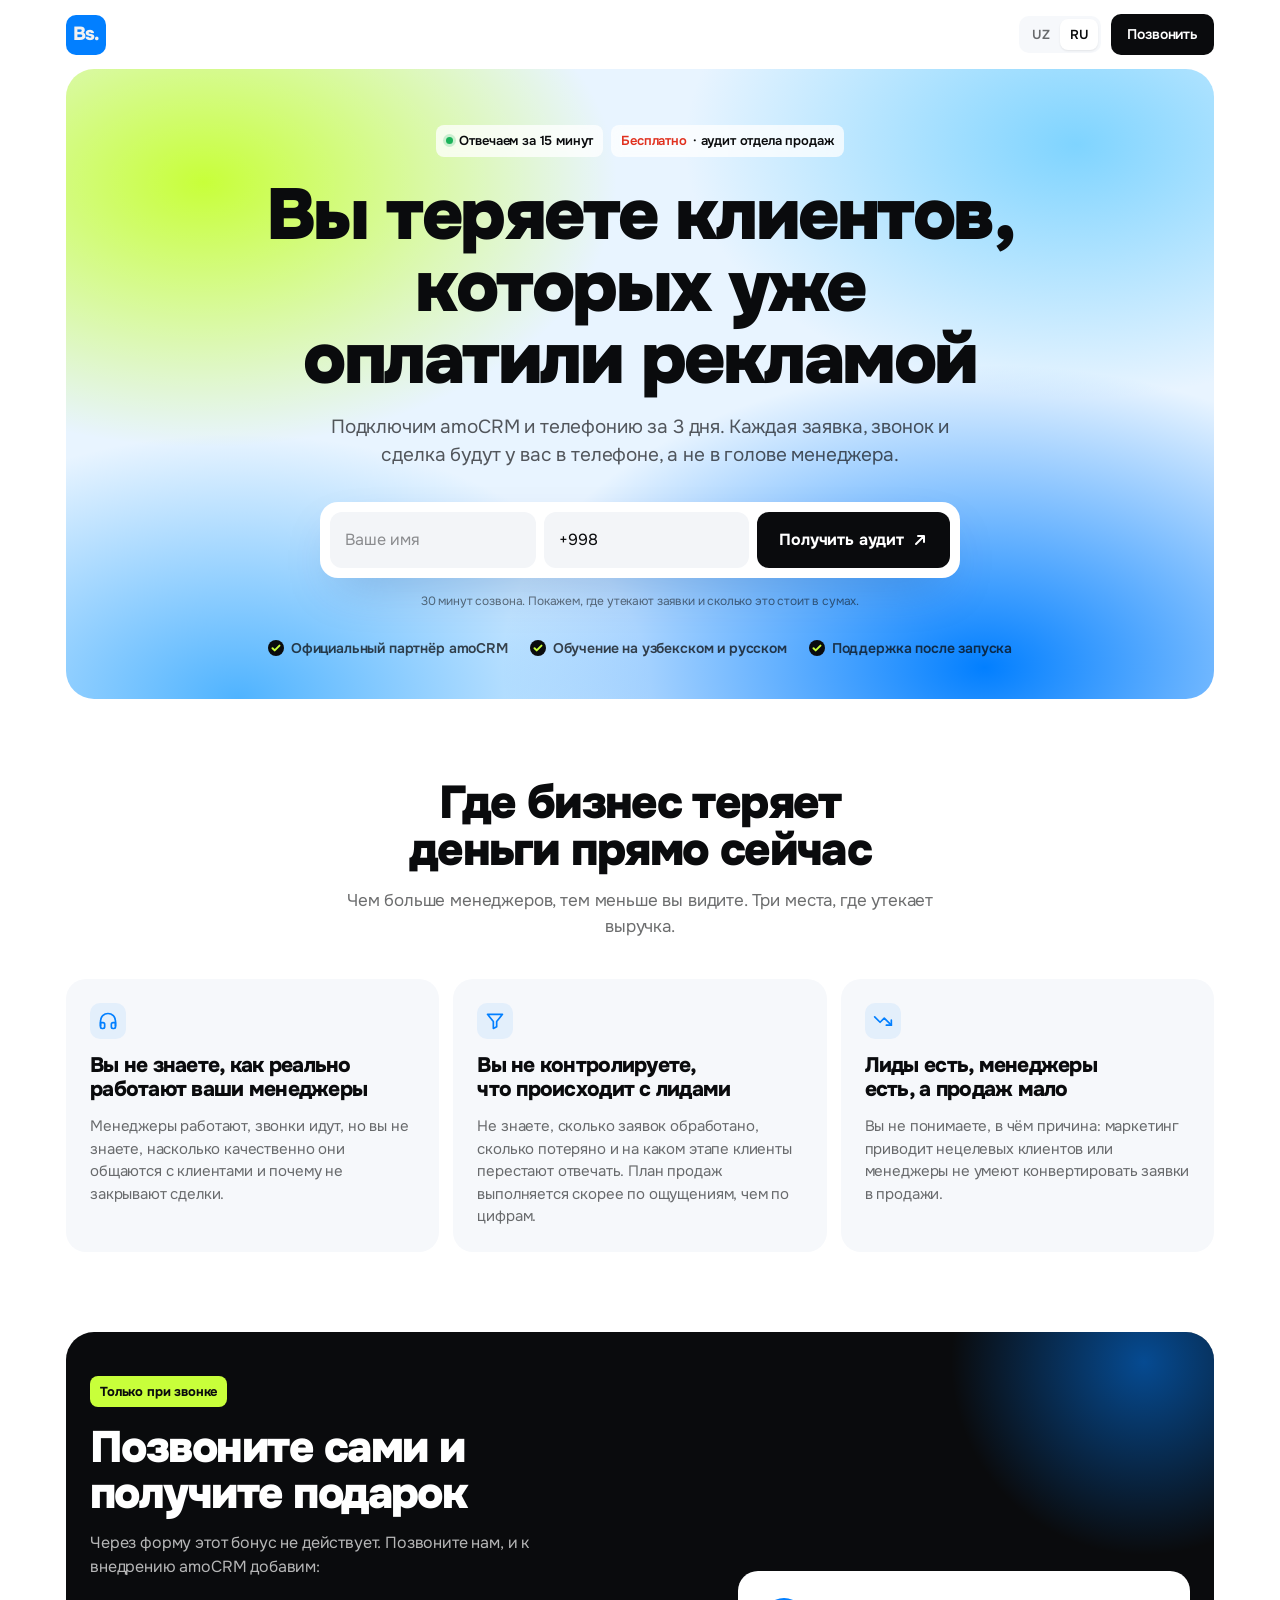
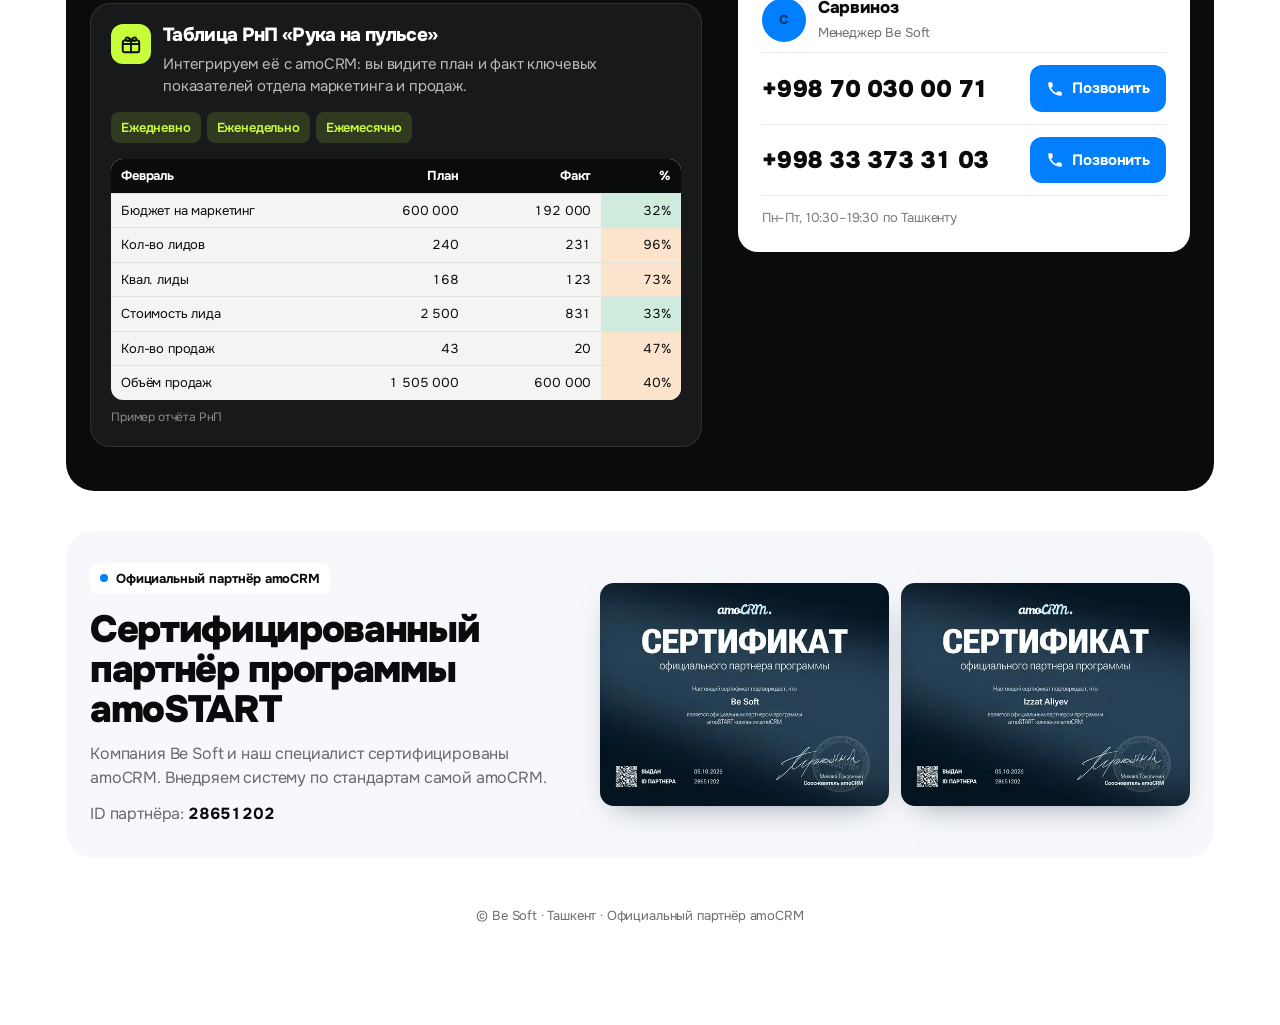
==== index.html @ 45c16651 "Update index.html" ====
<!doctype html>
<html lang="ru">
<head>
<meta charset="utf-8">
<meta name="viewport" content="width=device-width,initial-scale=1,viewport-fit=cover">
<title>Be Soft — amoCRM и телефония для бизнеса в Ташкенте</title>
<meta name="description" content="Подключим amoCRM и телефонию за 3 дня. Бесплатный аудит отдела продаж.">
<link rel="icon" href="data:image/svg+xml,%3Csvg xmlns='http://www.w3.org/2000/svg' viewBox='0 0 64 64'%3E%3Crect width='64' height='64' rx='14' fill='%23027FFF'/%3E%3Ctext x='8' y='44' font-family='Arial' font-weight='900' font-size='32' fill='white'%3EBs.%3C/text%3E%3C/svg%3E">
<link rel="preconnect" href="https://fonts.googleapis.com">
<link rel="stylesheet" href="https://fonts.googleapis.com/css2?family=Onest:wght@400;500;600;700;800;900&display=swap">
<style>
/* Layout: careerspace-style — white page, one big rounded hero card with a blue/lime mesh and the form inside it; 3 tinted cards; dark call band. Centered, short, one action. */
:root{
  --bg:#FFFFFF; --soft:#F6F8FB; --ink:#0A0B0D; --muted:rgba(10,11,13,.6); --line:rgba(10,11,13,.08);
  --blue:#027FFF; --blue-soft:rgba(2,127,255,.08); --lime:#C8FF3A; --coral:#FF4D3D; --card:#FFFFFF;
  --dark:#0A0B0D; --on-dark:#FFFFFF;
  --sans:"Onest","Helvetica Neue",Arial,sans-serif;
}
@media (prefers-color-scheme: dark){:root:not([data-theme="light"]){
  --bg:#0B0C0F; --soft:#14161B; --ink:#F2F3F5; --muted:rgba(242,243,245,.62); --line:rgba(255,255,255,.09);
  --blue:#2B93FF; --blue-soft:rgba(43,147,255,.12); --card:#14161B; --dark:#16181D; color-scheme:dark}}
:root[data-theme="dark"]{
  --bg:#0B0C0F; --soft:#14161B; --ink:#F2F3F5; --muted:rgba(242,243,245,.62); --line:rgba(255,255,255,.09);
  --blue:#2B93FF; --blue-soft:rgba(43,147,255,.12); --card:#14161B; --dark:#16181D; color-scheme:dark}

*{box-sizing:border-box}
body{background:var(--bg);color:var(--ink);font-family:var(--sans);font-size:16px;line-height:1.5;-webkit-font-smoothing:antialiased;letter-spacing:-.01em}
.wrap{max-width:1180px;margin:0 auto;padding-left:max(16px,env(safe-area-inset-left,0px));padding-right:max(16px,env(safe-area-inset-right,0px))}
h1,h2,h3{margin:0;text-wrap:balance;letter-spacing:-.035em}
p{margin:0}
:focus-visible{outline:2px solid var(--blue);outline-offset:2px}

/* header */
.top{display:flex;align-items:center;justify-content:space-between;gap:12px;padding-block:14px}
.logo{text-decoration:none}.mark{width:40px;height:40px;border-radius:10px;background:#027FFF;color:#F2F1F1;font-weight:800;font-size:19px;letter-spacing:-.05em;display:flex;align-items:center;justify-content:center;line-height:1}.mark i{font-style:normal}
.top-r{display:flex;align-items:center;gap:10px}
.lang{display:flex;background:var(--soft);border-radius:10px;padding:3px}
.lang button{all:unset;cursor:pointer;font-size:13px;font-weight:600;padding:6px 10px;border-radius:8px;color:var(--muted)}
.lang button[aria-pressed="true"]{background:var(--card);color:var(--ink);box-shadow:0 1px 2px rgba(0,0,0,.08)}
.top-cta{all:unset;cursor:pointer;background:var(--ink);color:var(--bg);font-weight:600;font-size:14px;padding:10px 16px;border-radius:10px}

/* hero card */
.hero{position:relative;overflow:hidden;border-radius:28px;padding-block:56px 40px;padding-inline:20px;text-align:center;color:#0A0B0D;
  background:
    radial-gradient(60% 70% at 12% 18%, #C8FF3A 0%, rgba(200,255,58,0) 60%),
    radial-gradient(55% 65% at 88% 12%, #7FD4FF 0%, rgba(127,212,255,0) 62%),
    radial-gradient(70% 80% at 80% 95%, #027FFF 0%, rgba(2,127,255,0) 60%),
    radial-gradient(60% 70% at 15% 100%, #4FB3FF 0%, rgba(79,179,255,0) 60%),
    #E8F4FF}
.badges{display:flex;justify-content:center;flex-wrap:wrap;gap:8px;margin-bottom:22px}
.badge{display:inline-flex;align-items:center;gap:6px;background:rgba(255,255,255,.75);backdrop-filter:blur(6px);border-radius:8px;padding:6px 10px;font-size:13px;font-weight:600}
.badge .hot{color:#E0301E}
.dot{width:7px;height:7px;border-radius:50%;background:#1BB35A;box-shadow:0 0 0 3px rgba(27,179,90,.2)}
.hero h1{font-size:clamp(34px,6.4vw,72px);line-height:1;font-weight:900;max-width:17ch;margin-inline:auto}
.hero .sub{margin:18px auto 0;font-size:clamp(16px,1.8vw,19px);color:rgba(10,11,13,.68);max-width:34em}

/* form inside hero */
.form{margin:32px auto 0;max-width:640px;background:#FFFFFF;border-radius:18px;padding:10px;display:grid;grid-template-columns:1fr 1fr auto;gap:8px;box-shadow:0 20px 50px -20px rgba(2,60,140,.35)}
.form input{font:inherit;font-size:16px;color:#0A0B0D;background:#F3F5F8;border:1px solid transparent;border-radius:12px;padding:15px 14px;width:100%;min-width:0}
.form input:focus{outline:none;border-color:#027FFF;background:#fff}
.form input::placeholder{color:rgba(10,11,13,.45)}
.go{all:unset;box-sizing:border-box;cursor:pointer;background:#0A0B0D;color:#fff;font-weight:700;font-size:16px;padding:15px 22px;border-radius:12px;display:inline-flex;align-items:center;justify-content:center;gap:8px;white-space:nowrap;transition:transform .15s}
.go:hover{transform:translateY(-1px)}
.go:focus-visible{outline:2px solid #027FFF;outline-offset:2px}
.go svg{width:16px;height:16px}
.size{grid-column:1/-1;display:flex;flex-wrap:wrap;align-items:center;gap:6px;padding:4px 4px 2px;font-size:13px;color:rgba(10,11,13,.6);text-align:left}
.size label{display:block}
.size input{position:absolute;opacity:0;pointer-events:none}
.size span{display:inline-block;padding:6px 10px;border-radius:8px;background:#F3F5F8;color:#0A0B0D;font-weight:600;cursor:pointer}
.size input:checked+span{background:#027FFF;color:#fff}
.size input:focus-visible+span{outline:2px solid #027FFF;outline-offset:2px}
.err{grid-column:1/-1;color:#E0301E;font-size:13px;text-align:left;padding-inline:6px}
.fine{margin-top:14px;font-size:12px;color:rgba(10,11,13,.55)}
.done{margin:32px auto 0;max-width:520px;background:#fff;border-radius:18px;padding:26px;text-align:left;box-shadow:0 20px 50px -20px rgba(2,60,140,.35)}
.done b{display:block;font-size:20px;font-weight:800;margin-bottom:6px}
.done p{color:rgba(10,11,13,.65)}

.proof{display:flex;justify-content:center;flex-wrap:wrap;gap:8px 22px;margin-top:28px;font-size:14px;font-weight:600;color:rgba(10,11,13,.75)}
.proof span{display:inline-flex;align-items:center;gap:7px}
.proof span::before{content:"";width:16px;height:16px;border-radius:50%;background:#0A0B0D url("data:image/svg+xml,%3Csvg xmlns='http://www.w3.org/2000/svg' viewBox='0 0 16 16'%3E%3Cpath d='M4.5 8.2l2.2 2.2 4.8-4.8' fill='none' stroke='%23C8FF3A' stroke-width='2' stroke-linecap='round' stroke-linejoin='round'/%3E%3C/svg%3E") center/16px no-repeat}

/* section */
.sec{padding-block:80px 24px}
.sec h2{font-size:clamp(28px,4.4vw,46px);font-weight:900;line-height:1.04;text-align:center;max-width:18ch;margin-inline:auto}
.sec .sub{text-align:center;color:var(--muted);margin:14px auto 0;max-width:36em;font-size:17px}
.cards{display:grid;grid-template-columns:repeat(3,1fr);gap:14px;margin-top:40px}
.c{background:var(--soft);border-radius:20px;padding:24px;display:flex;flex-direction:column;gap:14px;min-width:0}
.ic{width:36px;height:36px;border-radius:10px;display:grid;place-items:center;background:var(--blue-soft);color:var(--blue)}
.ic svg{width:20px;height:20px}
.was{font-size:15px;color:var(--muted);text-decoration:line-through;text-decoration-color:var(--coral);text-decoration-thickness:2px}
.c h3{font-size:21px;font-weight:800;line-height:1.15}
.c p{color:var(--muted);font-size:15px}
.c .res{margin-top:auto;padding-top:14px;border-top:1px solid var(--line);font-size:14px;font-weight:600;color:var(--ink)}
.c .res i{font-style:normal;color:var(--blue)}

/* call band */
.call{margin-block:56px 40px;background:var(--dark);color:var(--on-dark);border-radius:28px;padding:44px 24px;display:grid;grid-template-columns:1.15fr .85fr;gap:36px;align-items:center;position:relative;overflow:hidden}
.call::after{content:"";position:absolute;width:420px;height:420px;right:-140px;top:-180px;border-radius:50%;background:radial-gradient(circle,rgba(2,127,255,.55),rgba(2,127,255,0) 65%);pointer-events:none}
.call>*{position:relative;z-index:1;min-width:0}
.tag{display:inline-block;background:var(--lime);color:#0A0B0D;font-size:13px;font-weight:700;border-radius:8px;padding:6px 10px;margin-bottom:18px}
.call h2{font-size:clamp(28px,4vw,44px);font-weight:900;line-height:1.04;text-align:left;margin:0;max-width:16ch}
.call .lead{margin-top:14px;color:rgba(255,255,255,.7);font-size:16px;max-width:30em}
.gift{margin-top:24px;background:rgba(255,255,255,.06);border:1px solid rgba(255,255,255,.1);border-radius:20px;padding:20px}
.gift-h{display:flex;gap:12px;align-items:flex-start}
.gift-ic{flex:none;width:40px;height:40px;border-radius:12px;background:var(--lime);color:#0A0B0D;display:grid;place-items:center}
.gift-ic svg{width:22px;height:22px}
.gift h3{font-size:19px;font-weight:800;line-height:1.2;margin:0}
.gift p{margin-top:6px;color:rgba(255,255,255,.7);font-size:15px}
.periods{display:flex;flex-wrap:wrap;gap:6px;margin-top:14px}
.periods span{font-size:13px;font-weight:600;padding:6px 10px;border-radius:8px;background:rgba(200,255,58,.14);color:var(--lime)}
.rnp-wrap{margin-top:16px;overflow-x:auto}
.rnp{background:#F4F4F2;color:#0A0B0D;border-radius:12px;overflow:hidden;font-size:13px;font-variant-numeric:tabular-nums}
.rnp div{display:grid;grid-template-columns:1.7fr 1fr 1fr .6fr}
.rnp span{padding:7px 10px;border-top:1px solid #E2E2DE;text-align:right;white-space:nowrap}
.rnp span:first-child{text-align:left;white-space:normal}
.rnp .h span{background:#0A0B0D;color:#fff;font-weight:700;border-top:0}
.rnp .g{background:#CFEBDD}
.rnp .w{background:#FBE3CC}
.gift .rnp-cap{margin-top:8px;font-size:12px;color:rgba(255,255,255,.5)}
.box{background:#FFFFFF;color:#0A0B0D;border-radius:20px;padding:24px}
.mgr{display:flex;align-items:center;gap:12px;margin-bottom:8px}
.ava{width:44px;height:44px;border-radius:50%;background:#027FFF;color:#fff;display:grid;place-items:center;font-weight:800;font-size:20px;flex:none}
.mgr b{display:block;font-size:17px;font-weight:800}
.mgr span{font-size:13px;color:rgba(10,11,13,.6)}
.line{display:flex;align-items:center;justify-content:space-between;gap:10px;padding-block:12px;border-top:1px solid #ECEDEF;flex-wrap:wrap}
.phone{font-size:clamp(20px,2.4vw,24px);font-weight:900;letter-spacing:-.02em;font-variant-numeric:tabular-nums;user-select:all}
.dial{display:inline-flex;align-items:center;gap:8px;background:#027FFF;color:#fff;font-weight:700;font-size:15px;padding:12px 16px;border-radius:12px;text-decoration:none}
.dial svg{width:18px;height:18px}
.dial:focus-visible{outline:2px solid #0A0B0D;outline-offset:2px}
.hours{padding-top:12px;border-top:1px solid #ECEDEF;font-size:13px;color:rgba(10,11,13,.55)}

.partner{margin-block:0 40px;padding:32px 24px;border-radius:28px;background:var(--soft);display:grid;grid-template-columns:.9fr 1.1fr;gap:28px;align-items:center}
.partner>*{min-width:0}
.pbadge{display:inline-flex;align-items:center;gap:8px;background:var(--card);border-radius:8px;padding:6px 10px;font-size:13px;font-weight:700;margin-bottom:16px}
.pbadge::before{content:"";width:8px;height:8px;border-radius:50%;background:var(--blue)}
.partner h2{font-size:clamp(26px,3.4vw,38px);font-weight:900;line-height:1.05;margin:0;max-width:16ch}
.partner p{margin-top:12px;color:var(--muted);font-size:16px;max-width:32em}
.pid{font-size:14px;font-variant-numeric:tabular-nums}
.pid b{color:var(--ink)}
.certs{display:grid;grid-template-columns:1fr 1fr;gap:12px}
.certs a{display:block;border-radius:14px;overflow:hidden;box-shadow:0 12px 30px -16px rgba(10,20,40,.5);transition:transform .2s}
.certs a:hover{transform:translateY(-3px)}
.certs img{display:block;width:100%;height:auto}
@media (max-width:860px){.partner{grid-template-columns:1fr;padding:28px 20px}}

footer{padding-block:8px 100px;font-size:13px;color:var(--muted);text-align:center}

/* sticky mobile CTA */
.stick{position:fixed;left:0;right:0;bottom:0;z-index:20;padding:10px max(12px,env(safe-area-inset-right,0px)) calc(10px + env(safe-area-inset-bottom,0px)) max(12px,env(safe-area-inset-left,0px));background:linear-gradient(to top,var(--bg) 60%,transparent);display:none}
.stick a{display:block;text-align:center;background:#027FFF;color:#fff;font-weight:700;padding:15px;border-radius:14px;text-decoration:none}

@media (max-width:860px){
  .cards{grid-template-columns:1fr}
  .call{grid-template-columns:1fr;padding:32px 20px}
}
@media (max-width:640px){
  .form{grid-template-columns:1fr}
  .hero{padding-block:40px 28px;border-radius:22px}
  .top-cta{display:none}
  .stick{display:block}
  .stick[hidden]{display:none}
  .rnp{font-size:12px}
  .rnp div{grid-template-columns:1.5fr 1fr 1fr .65fr}
  .rnp span{padding:6px}
}
@media (prefers-reduced-motion:reduce){.go{transition:none}}
</style>
<style>body{margin:0}img{max-width:100%}[hidden]{display:none!important}</style>
</head>
<body>

<header class="wrap top">
  <a class="logo" href="#form" aria-label="Be Soft"><span class="mark">Bs<i>.</i></span></a>
  <div class="top-r">
    <div class="lang" role="group" aria-label="Til / Язык">
      <button type="button" data-set="uz" aria-pressed="false">UZ</button>
      <button type="button" data-set="ru" aria-pressed="true">RU</button>
    </div>
    <a class="top-cta" href="#call" data-i="topCall"></a>
  </div>
</header>

<main class="wrap">
  <section class="hero" id="form">
    <div class="badges">
      <span class="badge"><span class="dot"></span><span data-i="b1"></span></span>
      <span class="badge"><span class="hot" data-i="b2a"></span><span data-i="b2"></span></span>
    </div>
    <h1 data-i="h1"></h1>
    <p class="sub" data-i="sub"></p>

    <form class="form" id="leadForm" novalidate>
      <input type="text" id="f-name" autocomplete="name" data-ph="name" aria-label="Name">
      <input type="tel" id="f-phone" autocomplete="tel" inputmode="tel" value="+998 " aria-label="Phone">
      <button class="go" type="submit"><span data-i="submit"></span><svg viewBox="0 0 16 16" aria-hidden="true"><path d="M4 12L12 4M6 4h6v6" fill="none" stroke="currentColor" stroke-width="2" stroke-linecap="round" stroke-linejoin="round"/></svg></button>
      <p class="err" id="err" hidden></p>
    </form>
    <div class="done" id="done" hidden><b data-i="doneT"></b><p data-i="doneP"></p></div>
    <p class="fine" data-i="fine"></p>

    <div class="proof">
      <span data-i="pr1"></span><span data-i="pr2"></span><span data-i="pr3"></span>
    </div>
  </section>

  <section class="sec">
    <h2 data-i="painT"></h2>
    <p class="sub" data-i="painS"></p>
    <div class="cards">
      <article class="c">
        <div class="ic"><svg viewBox="0 0 24 24" fill="none" stroke="currentColor" stroke-width="2" stroke-linecap="round" stroke-linejoin="round" aria-hidden="true"><path d="M3 18v-6a9 9 0 0 1 18 0v6"/><path d="M21 19a2 2 0 0 1-2 2h-1a2 2 0 0 1-2-2v-3a2 2 0 0 1 2-2h3zM3 19a2 2 0 0 0 2 2h1a2 2 0 0 0 2-2v-3a2 2 0 0 0-2-2H3z"/></svg></div>
        <h3 data-i="c1h"></h3>
        <p data-i="c1p"></p>
      </article>
      <article class="c">
        <div class="ic"><svg viewBox="0 0 24 24" fill="none" stroke="currentColor" stroke-width="2" stroke-linecap="round" stroke-linejoin="round" aria-hidden="true"><path d="M3 4h18l-7 8.5V19l-4 2v-8.5z"/></svg></div>
        <h3 data-i="c2h"></h3>
        <p data-i="c2p"></p>
      </article>
      <article class="c">
        <div class="ic"><svg viewBox="0 0 24 24" fill="none" stroke="currentColor" stroke-width="2" stroke-linecap="round" stroke-linejoin="round" aria-hidden="true"><path d="M22 17l-8.5-8.5-5 5L2 7"/><path d="M16 17h6v-6"/></svg></div>
        <h3 data-i="c3h"></h3>
        <p data-i="c3p"></p>
      </article>
    </div>
  </section>

  <section class="call" id="call">
    <div>
      <span class="tag" data-i="tag"></span>
      <h2 data-i="callT"></h2>
      <p class="lead" data-i="callL"></p>
      <div class="gift">
        <div class="gift-h">
          <span class="gift-ic"><svg viewBox="0 0 24 24" fill="none" stroke="currentColor" stroke-width="2" stroke-linecap="round" stroke-linejoin="round" aria-hidden="true"><rect x="3" y="8" width="18" height="13" rx="2"/><path d="M12 8v13M3 12h18M12 8c-2-4-6-4-6-1s6 1 6 1zm0 0c2-4 6-4 6-1s-6 1-6 1z"/></svg></span>
          <div><h3 data-i="gT"></h3><p data-i="gP"></p></div>
        </div>
        <div class="periods"><span data-i="per1"></span><span data-i="per2"></span><span data-i="per3"></span></div>
        <div class="rnp-wrap"><div class="rnp">
          <div class="h"><span data-i="rM"></span><span data-i="rPlan"></span><span data-i="rFact"></span><span>%</span></div>
          <div><span data-i="r1"></span><span>600 000</span><span>192 000</span><span class="g">32%</span></div>
          <div><span data-i="r2"></span><span>240</span><span>231</span><span class="w">96%</span></div>
          <div><span data-i="r3"></span><span>168</span><span>123</span><span class="w">73%</span></div>
          <div><span data-i="r4"></span><span>2 500</span><span>831</span><span class="g">33%</span></div>
          <div><span data-i="r5"></span><span>43</span><span>20</span><span class="w">47%</span></div>
          <div><span data-i="r6"></span><span>1 505 000</span><span>600 000</span><span class="w">40%</span></div>
        </div></div>
        <p class="rnp-cap" data-i="rCap"></p>
      </div>
    </div>
    <div class="box">
      <div class="mgr"><span class="ava" data-i="mIni"></span><div><b data-i="mName"></b><span data-i="mRole"></span></div></div>
      <div class="line"><span class="phone">+998 70 030 00 71</span><a class="dial" href="tel:+998700300071"><svg viewBox="0 0 24 24" fill="currentColor" aria-hidden="true"><path d="M6.6 10.8a15.1 15.1 0 0 0 6.6 6.6l2.2-2.2a1 1 0 0 1 1-.25 11.4 11.4 0 0 0 3.6.57 1 1 0 0 1 1 1V20a1 1 0 0 1-1 1A17 17 0 0 1 3 4a1 1 0 0 1 1-1h3.5a1 1 0 0 1 1 1c0 1.25.2 2.45.57 3.57a1 1 0 0 1-.25 1z"/></svg><span data-i="callBtn"></span></a></div>
      <div class="line"><span class="phone">+998 33 373 31 03</span><a class="dial" href="tel:+998333733103"><svg viewBox="0 0 24 24" fill="currentColor" aria-hidden="true"><path d="M6.6 10.8a15.1 15.1 0 0 0 6.6 6.6l2.2-2.2a1 1 0 0 1 1-.25 11.4 11.4 0 0 0 3.6.57 1 1 0 0 1 1 1V20a1 1 0 0 1-1 1A17 17 0 0 1 3 4a1 1 0 0 1 1-1h3.5a1 1 0 0 1 1 1c0 1.25.2 2.45.57 3.57a1 1 0 0 1-.25 1z"/></svg><span data-i="callBtn"></span></a></div>
      <p class="hours" data-i="hours"></p>
    </div>
  </section>
  <section class="partner" id="partner">
    <div>
      <span class="pbadge" data-i="pTag"></span>
      <h2 data-i="pT"></h2>
      <p data-i="pP"></p>
      <p class="pid"><span data-i="pIdK"></span> <b>28651202</b></p>
    </div>
    <div class="certs">
      <a href="/cert-besoft.webp" target="_blank" rel="noopener"><img src="/cert-besoft.webp" alt="Сертификат партнёра amoCRM: Be Soft" width="560" height="432"></a>
      <a href="/cert-izzat.webp" target="_blank" rel="noopener"><img src="/cert-izzat.webp" alt="Сертификат партнёра amoCRM: Izzat Aliyev" width="560" height="432"></a>
    </div>
  </section>
</main>

<footer class="wrap" data-i="foot"></footer>
<div class="stick" id="stick"><a href="#form" data-i="stick"></a></div>

<script>
const T = {
ru:{
  topCall:"Позвонить",
  b1:"Отвечаем за 15 минут", b2a:"Бесплатно", b2:"· аудит отдела продаж",
  h1:"Вы теряете клиентов, которых уже оплатили рекламой",
  sub:"Подключим amoCRM и телефонию за 3 дня. Каждая заявка, звонок и сделка будут у вас в телефоне, а не в голове менеджера.",
  name:"Ваше имя", submit:"Получить аудит",
  errName:"Как к вам обращаться?", errPhone:"Проверьте номер: после +998 нужно 9 цифр.",
  fine:"30 минут созвона. Покажем, где утекают заявки и сколько это стоит в сумах.",
  doneT:"Заявка у нас", doneP:"Позвоним в течение 15 минут в рабочее время. Хотите быстрее — наберите сами и заберите бонус ниже.",
  pr1:"Официальный партнёр amoCRM", pr2:"Обучение на узбекском и русском", pr3:"Поддержка после запуска",
  painT:"Где бизнес теряет деньги прямо сейчас",
  painS:"Чем больше менеджеров, тем меньше вы видите. Три места, где утекает выручка.",
  c1h:"Вы не знаете, как реально работают ваши менеджеры", c1p:"Менеджеры работают, звонки идут, но вы не знаете, насколько качественно они общаются с клиентами и почему не закрывают сделки.",
  c2h:"Вы не контролируете, что происходит с лидами", c2p:"Не знаете, сколько заявок обработано, сколько потеряно и на каком этапе клиенты перестают отвечать. План продаж выполняется скорее по ощущениям, чем по цифрам.",
  c3h:"Лиды есть, менеджеры есть, а продаж мало", c3p:"Вы не понимаете, в чём причина: маркетинг приводит нецелевых клиентов или менеджеры не умеют конвертировать заявки в продажи.",
  tag:"Только при звонке",
  callT:"Позвоните сами и получите подарок",
  callL:"Через форму этот бонус не действует. Позвоните нам, и к внедрению amoCRM добавим:",
  gT:"Таблица РнП «Рука на пульсе»", gP:"Интегрируем её с amoCRM: вы видите план и факт ключевых показателей отдела маркетинга и продаж.",
  per1:"Ежедневно", per2:"Еженедельно", per3:"Ежемесячно",
  rM:"Февраль", rPlan:"План", rFact:"Факт", r1:"Бюджет на маркетинг", r2:"Кол-во лидов", r3:"Квал. лиды", r4:"Стоимость лида", r5:"Кол-во продаж", r6:"Объём продаж", rCap:"Пример отчёта РнП",
  mIni:"С", mName:"Сарвиноз", mRole:"Менеджер Be Soft", callBtn:"Позвонить",
  hours:"Пн–Пт, 10:30–19:30 по Ташкенту",
  stick:"Получить бесплатный аудит",
  pTag:"Официальный партнёр amoCRM", pT:"Сертифицированный партнёр программы amoSTART", pP:"Компания Be Soft и наш специалист сертифицированы amoCRM. Внедряем систему по стандартам самой amoCRM.", pIdK:"ID партнёра:",
  foot:"© Be Soft · Ташкент · Официальный партнёр amoCRM"
},
uz:{
  topCall:"Qo‘ng‘iroq",
  b1:"15 daqiqada javob beramiz", b2a:"Bepul", b2:"· savdo bo‘limi auditi",
  h1:"Reklamaga pul to‘lagan mijozlaringizni yo‘qotyapsiz",
  sub:"amoCRM va telefoniyani 3 kunda ulaymiz. Sotuvlaringizni aniq raqamlar asosida boshqarasiz.",
  name:"Ismingiz", submit:"Audit olish",
  errName:"Ismingizni kiriting.", errPhone:"Raqamni tekshiring: +998 dan keyin 9 ta raqam.",
  fine:"30 daqiqalik suhbat. Arizalar qayerda yo‘qolayotganini va bu necha so‘m ekanini ko‘rsatamiz.",
  doneT:"Arizangiz qabul qilindi", doneP:"Ish vaqtida 15 daqiqa ichida qo‘ng‘iroq qilamiz. Tezroq bo‘lsin desangiz — o‘zingiz qo‘ng‘iroq qiling va quyidagi bonusni oling.",
  pr1:"amoCRM rasmiy hamkori", pr2:"O‘zbek va rus tilida o‘qitish", pr3:"Ishga tushgandan keyin yordam",
  painT:"Biznes hozir qayerda pul yo‘qotyapti",
  painS:"Menejerlar qancha ko‘p bo‘lsa, siz shuncha kam ko‘rasiz. Daromad oqib ketadigan uchta joy.",
  c1h:"Menejerlaringiz qanchalik samarali ishlayotganini bilmaysiz", c1p:"Qo‘ng‘iroqlar bo‘lyapti, lekin mijozlar bilan qanday gaplashilayotgani va nega savdolar yopilmayotgani noma’lum.",
  c2h:"Lidlar bilan nima bo‘layotganini nazorat qila olmaysiz", c2p:"Qancha lid bilan ishlangan, qanchasi yo‘qotilgan va mijozlar qaysi bosqichda ketib qolayotgani noma’lum. Savdo rejasi aniq raqamlarga emas, taxminlarga asoslanadi.",
  c3h:"Lidlar bor, menejerlar bor, lekin savdo kam", c3p:"Muammo nimada: marketing sifatsiz lidlarni olib kelyaptimi yoki menejerlar ularni xaridorga aylantira olmayaptimi — bilmaysiz.",
  tag:"Faqat qo‘ng‘iroq orqali",
  callT:"O‘zingiz qo‘ng‘iroq qiling va sovg‘a oling",
  callL:"Bu bonus forma orqali amal qilmaydi. Bizga qo‘ng‘iroq qiling va amoCRM joriy qilishga qo‘shib beramiz:",
  gT:"RnP jadvali («Рука на пульсе»)", gP:"Uni amoCRM bilan integratsiya qilamiz: marketing va savdo bo‘limining asosiy ko‘rsatkichlari bo‘yicha reja va faktni ko‘rasiz.",
  per1:"Har kuni", per2:"Har hafta", per3:"Har oy",
  rM:"Fevral", rPlan:"Reja", rFact:"Fakt", r1:"Marketing byudjeti", r2:"Lidlar soni", r3:"Sifatli lidlar", r4:"Lid narxi", r5:"Sotuvlar soni", r6:"Sotuv hajmi", rCap:"RnP hisoboti namunasi",
  mIni:"S", mName:"Sarvinoz", mRole:"Be Soft menejeri", callBtn:"Qo‘ng‘iroq qilish",
  hours:"Du–Ju, 10:30–19:30 (Toshkent vaqti)",
  stick:"Bepul audit olish",
  pTag:"amoCRM rasmiy hamkori", pT:"amoSTART dasturining sertifikatlangan hamkori", pP:"Be Soft kompaniyasi va mutaxassisimiz amoCRM tomonidan sertifikatlangan. Tizimni amoCRM standartlari asosida joriy qilamiz.", pIdK:"Hamkor ID:",
  foot:"© Be Soft · Toshkent · amoCRM rasmiy hamkori"
}};

let lang="ru";
try{ lang=localStorage.getItem("besoft-lang") || ((navigator.language||"").startsWith("uz")?"uz":"ru"); }catch(e){}

function render(){
  const d=T[lang]; document.documentElement.lang=lang;
  document.querySelectorAll("[data-i]").forEach(el=>{const v=d[el.dataset.i]; if(v!=null) el.innerHTML=v;});
  document.querySelectorAll("[data-ph]").forEach(el=>el.placeholder=d[el.dataset.ph]);
  document.querySelectorAll(".lang button").forEach(b=>b.setAttribute("aria-pressed",b.dataset.set===lang));
  const e=document.getElementById("err"); if(!e.hidden) e.textContent=d[e.dataset.k];
}
document.querySelectorAll(".lang button").forEach(b=>b.addEventListener("click",()=>{
  lang=b.dataset.set; try{localStorage.setItem("besoft-lang",lang)}catch(e){} render();
}));

const phoneIn=document.getElementById("f-phone");
phoneIn.addEventListener("input",()=>{
  let d=phoneIn.value.replace(/\D/g,""); if(!d.startsWith("998")) d="998"+d; d=d.slice(0,12);
  const p=d.slice(3); phoneIn.value="+998 "+[p.slice(0,2),p.slice(2,5),p.slice(5,7),p.slice(7,9)].filter(Boolean).join(" ");
});

document.getElementById("leadForm").addEventListener("submit",ev=>{
  ev.preventDefault();
  const err=document.getElementById("err");
  const name=document.getElementById("f-name").value.trim();
  const digits=phoneIn.value.replace(/\D/g,"");
  const k=!name?"errName":digits.length!==12?"errPhone":null;
  if(k){err.dataset.k=k;err.textContent=T[lang][k];err.hidden=false;return;}
  err.hidden=true;
  const lead={name,phone:"+"+digits,lang,source:"besoft-landing",at:new Date().toISOString()};
  /* Сюда подключается отправка заявки: вебхук amoCRM, Telegram-бот или форма Tilda */
  console.log("lead",lead);
  ev.target.hidden=true; document.getElementById("done").hidden=false;
});

/* sticky CTA hides while the form is on screen */
const stick=document.getElementById("stick");
if("IntersectionObserver" in window){
  const seen=new Set();
  const io=new IntersectionObserver(es=>{es.forEach(en=>en.isIntersecting?seen.add(en.target):seen.delete(en.target));stick.hidden=seen.size>0;},{threshold:.15});
  io.observe(document.getElementById("form")); io.observe(document.getElementById("call"));
}
render();
</script>

</body>
</html>
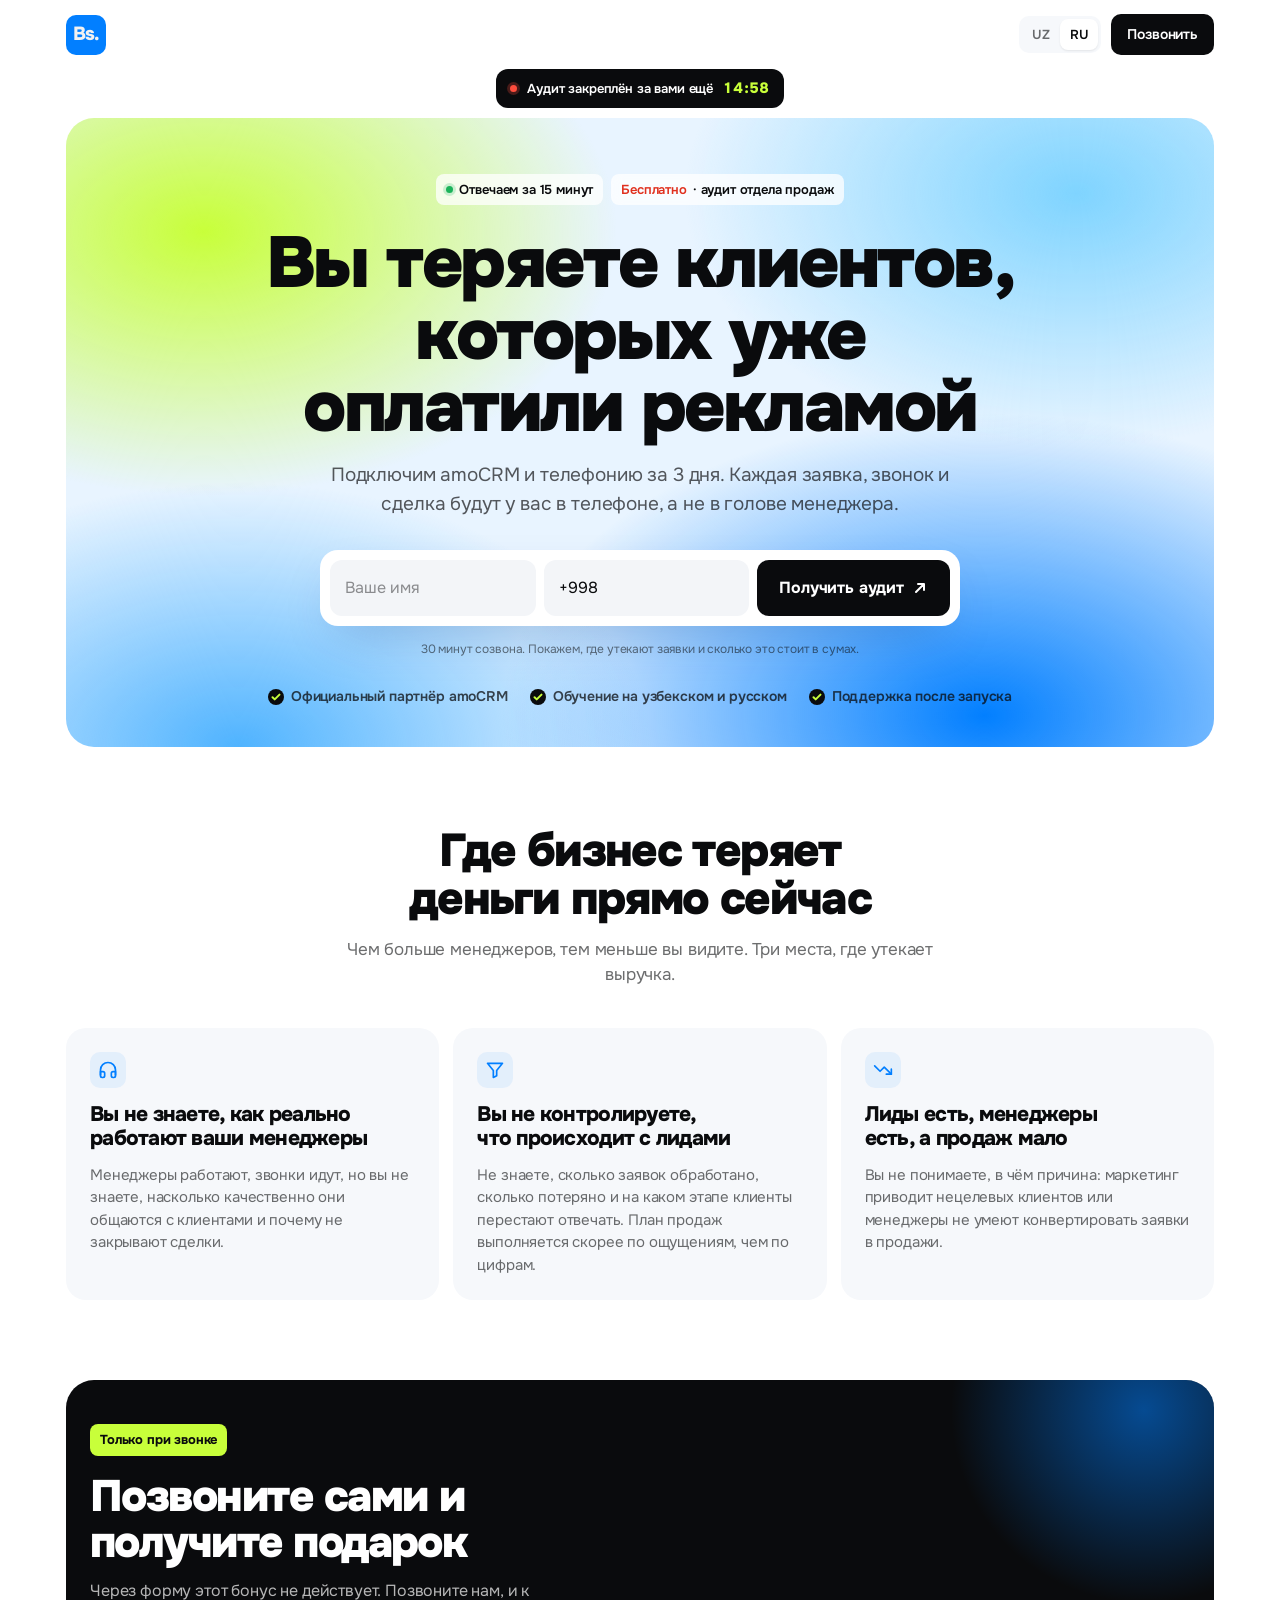
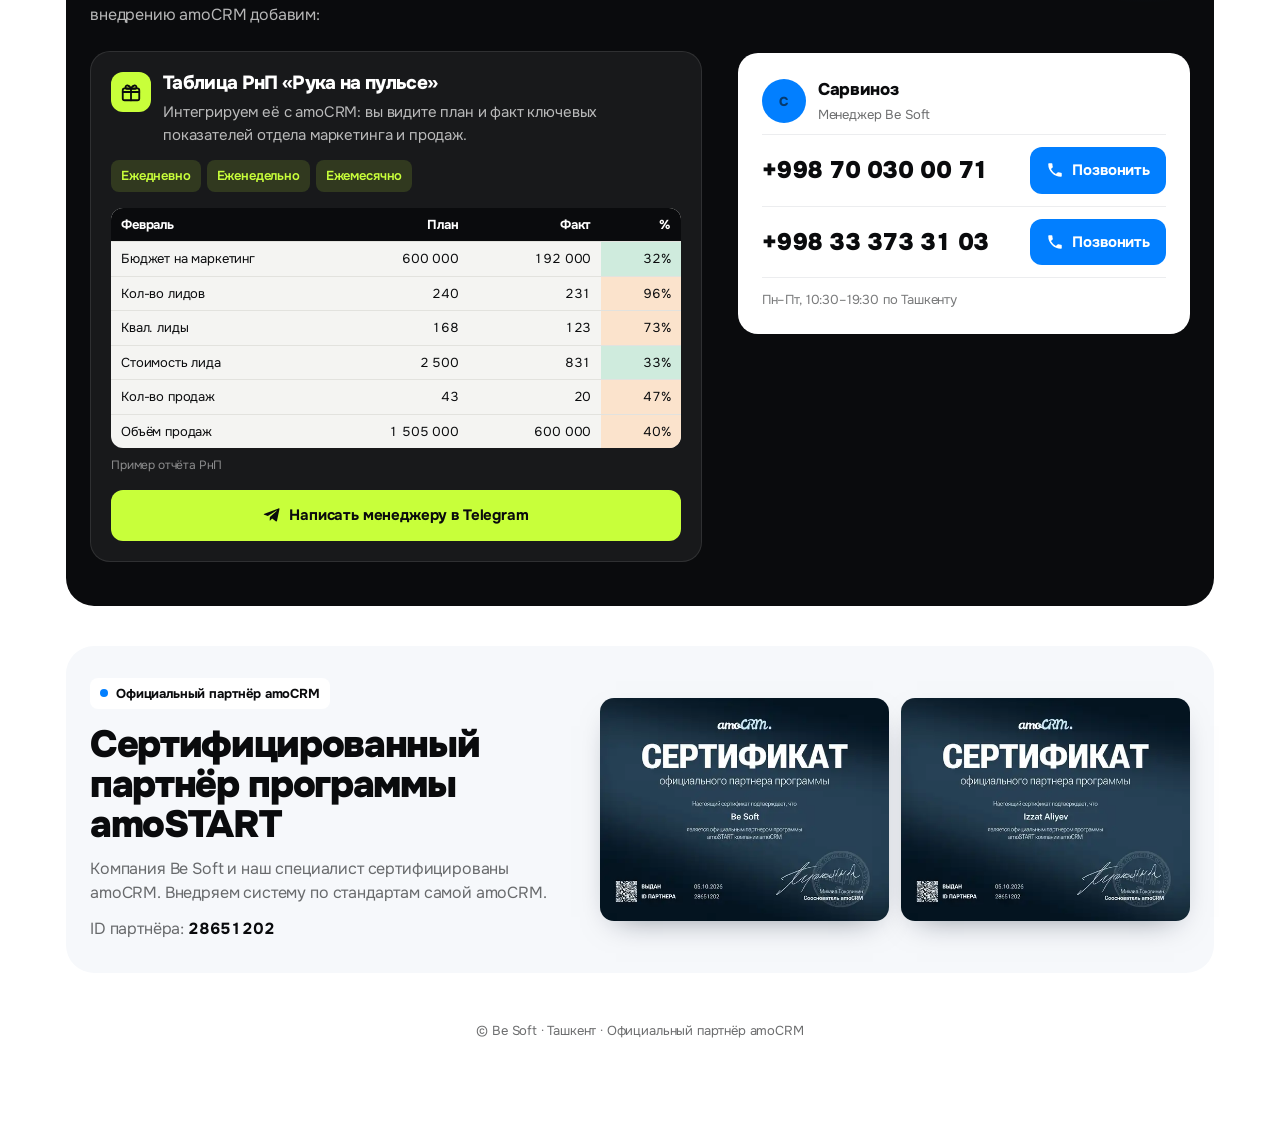
==== commit 10443520: "Update index.html" ====
--- a/index.html
+++ b/index.html
@@ -117,6 +117,12 @@
 .rnp .g{background:#CFEBDD}
 .rnp .w{background:#FBE3CC}
 .gift .rnp-cap{margin-top:8px;font-size:12px;color:rgba(255,255,255,.5)}
+.tg{margin-top:16px;display:flex;align-items:center;justify-content:center;gap:8px;background:var(--lime);color:#0A0B0D;font-weight:700;font-size:15px;padding:14px 16px;border-radius:12px;text-decoration:none}
+.tg svg{width:18px;height:18px}
+.tg:focus-visible{outline:2px solid #fff;outline-offset:2px}
+.timer{display:flex;align-items:center;justify-content:center;flex-wrap:wrap;gap:4px 10px;width:fit-content;max-width:100%;margin:0 auto 10px;padding:8px 14px;border-radius:12px;background:#0A0B0D;color:#fff;font-size:13px;font-weight:600;text-align:center}
+.timer b{color:#C8FF3A;font-size:15px;font-weight:800;font-variant-numeric:tabular-nums;letter-spacing:.02em}
+.tdot{width:7px;height:7px;border-radius:50%;background:#FF4D3D;box-shadow:0 0 0 3px rgba(255,77,61,.25)}
 .box{background:#FFFFFF;color:#0A0B0D;border-radius:20px;padding:24px}
 .mgr{display:flex;align-items:center;gap:12px;margin-bottom:8px}
 .ava{width:44px;height:44px;border-radius:50%;background:#027FFF;color:#fff;display:grid;place-items:center;font-weight:800;font-size:20px;flex:none}
@@ -155,7 +161,11 @@
 }
 @media (max-width:640px){
   .form{grid-template-columns:1fr}
-  .hero{padding-block:40px 28px;border-radius:22px}
+  .hero{padding-block:32px 24px;padding-inline:16px;border-radius:22px;text-align:left}
+  .badges{justify-content:flex-start}
+  .hero h1{font-size:7.4vw;letter-spacing:-.04em;max-width:none;margin-inline:0;text-wrap:wrap}
+  .hero .sub{margin-inline:0}
+  .proof{justify-content:flex-start}
   .top-cta{display:none}
   .stick{display:block}
   .stick[hidden]{display:none}
@@ -181,6 +191,7 @@
 </header>
 
 <main class="wrap">
+  <div class="timer" role="timer"><span class="tdot" aria-hidden="true"></span><span data-i="tLabel"></span><b id="tVal">15:00</b></div>
   <section class="hero" id="form">
     <div class="badges">
       <span class="badge"><span class="dot"></span><span data-i="b1"></span></span>
@@ -246,6 +257,7 @@
           <div><span data-i="r6"></span><span>1 505 000</span><span>600 000</span><span class="w">40%</span></div>
         </div></div>
         <p class="rnp-cap" data-i="rCap"></p>
+        <a class="tg" id="tgLink" href="https://t.me/sarvinoz_besoft" target="_blank" rel="noopener"><svg viewBox="0 0 24 24" fill="currentColor" aria-hidden="true"><path d="M21.9 4.3 18.7 19.5c-.2 1-.9 1.3-1.7.8l-4.8-3.6-2.3 2.2c-.3.3-.5.5-1 .5l.3-4.9 8.9-8c.4-.3-.1-.5-.6-.2L6.5 13.3 1.8 11.8c-1-.3-1-1 .2-1.5L20.6 3.2c.9-.3 1.6.2 1.3 1.1z"/></svg><span data-i="tgBtn"></span></a>
       </div>
     </div>
     <div class="box">
@@ -298,6 +310,8 @@
   mIni:"С", mName:"Сарвиноз", mRole:"Менеджер Be Soft", callBtn:"Позвонить",
   hours:"Пн–Пт, 10:30–19:30 по Ташкенту",
   stick:"Получить бесплатный аудит",
+  tLabel:"Аудит закреплён за вами ещё", tEnd:"Успейте оставить заявку на бесплатный аудит",
+  tgBtn:"Написать менеджеру в Telegram", tgText:"Здравствуйте! Хочу интегрировать amoCRM в свою компанию и обсудить все детали.",
   pTag:"Официальный партнёр amoCRM", pT:"Сертифицированный партнёр программы amoSTART", pP:"Компания Be Soft и наш специалист сертифицированы amoCRM. Внедряем систему по стандартам самой amoCRM.", pIdK:"ID партнёра:",
   foot:"© Be Soft · Ташкент · Официальный партнёр amoCRM"
 },
@@ -306,7 +320,7 @@
   b1:"15 daqiqada javob beramiz", b2a:"Bepul", b2:"· savdo bo‘limi auditi",
   h1:"Reklamaga pul to‘lagan mijozlaringizni yo‘qotyapsiz",
   sub:"amoCRM va telefoniyani 3 kunda ulaymiz. Sotuvlaringizni aniq raqamlar asosida boshqarasiz.",
-  name:"Ismingiz", submit:"Audit olish",
+  name:"Ismingiz", submit:"Auditga ega bo‘lish",
   errName:"Ismingizni kiriting.", errPhone:"Raqamni tekshiring: +998 dan keyin 9 ta raqam.",
   fine:"30 daqiqalik suhbat. Arizalar qayerda yo‘qolayotganini va bu necha so‘m ekanini ko‘rsatamiz.",
   doneT:"Arizangiz qabul qilindi", doneP:"Ish vaqtida 15 daqiqa ichida qo‘ng‘iroq qilamiz. Tezroq bo‘lsin desangiz — o‘zingiz qo‘ng‘iroq qiling va quyidagi bonusni oling.",
@@ -325,6 +339,8 @@
   mIni:"S", mName:"Sarvinoz", mRole:"Be Soft menejeri", callBtn:"Qo‘ng‘iroq qilish",
   hours:"Du–Ju, 10:30–19:30 (Toshkent vaqti)",
   stick:"Bepul audit olish",
+  tLabel:"Bepul audit siz uchun band qilingan:", tEnd:"Bepul auditga arizani hoziroq qoldiring",
+  tgBtn:"Menejerga Telegramda yozish", tgText:"Assalomu alaykum! Kompaniyamga amoCRM integratsiya qilmoqchiman, barcha tafsilotlarni muhokama qilsak.",
   pTag:"amoCRM rasmiy hamkori", pT:"amoSTART dasturining sertifikatlangan hamkori", pP:"Be Soft kompaniyasi va mutaxassisimiz amoCRM tomonidan sertifikatlangan. Tizimni amoCRM standartlari asosida joriy qilamiz.", pIdK:"Hamkor ID:",
   foot:"© Be Soft · Toshkent · amoCRM rasmiy hamkori"
 }};
@@ -336,6 +352,8 @@
   const d=T[lang]; document.documentElement.lang=lang;
   document.querySelectorAll("[data-i]").forEach(el=>{const v=d[el.dataset.i]; if(v!=null) el.innerHTML=v;});
   document.querySelectorAll("[data-ph]").forEach(el=>el.placeholder=d[el.dataset.ph]);
+  document.getElementById("tgLink").href="https://t.me/sarvinoz_besoft?text="+encodeURIComponent(d.tgText);
+  tick();
   document.querySelectorAll(".lang button").forEach(b=>b.setAttribute("aria-pressed",b.dataset.set===lang));
   const e=document.getElementById("err"); if(!e.hidden) e.textContent=d[e.dataset.k];
 }
@@ -370,6 +388,16 @@
   const io=new IntersectionObserver(es=>{es.forEach(en=>en.isIntersecting?seen.add(en.target):seen.delete(en.target));stick.hidden=seen.size>0;},{threshold:.15});
   io.observe(document.getElementById("form")); io.observe(document.getElementById("call"));
 }
+/* timer: 15 minutes from the moment the visitor opened the site */
+function tick(){
+  const el=document.getElementById("tVal"), lbl=document.querySelector("[data-i=tLabel]");
+  const left=Math.max(0,TEND-Date.now()), m=Math.floor(left/60000), s=Math.floor(left%60000/1000);
+  el.textContent=String(m).padStart(2,"0")+":"+String(s).padStart(2,"0");
+  if(!left){lbl.textContent=T[lang].tEnd; el.hidden=true;}
+}
+let TEND=Date.now()+15*60000;
+try{const v=+sessionStorage.getItem("besoft-t"); if(v>Date.now()) TEND=v; else sessionStorage.setItem("besoft-t",TEND);}catch(e){}
+setInterval(tick,1000);
 render();
 </script>
 
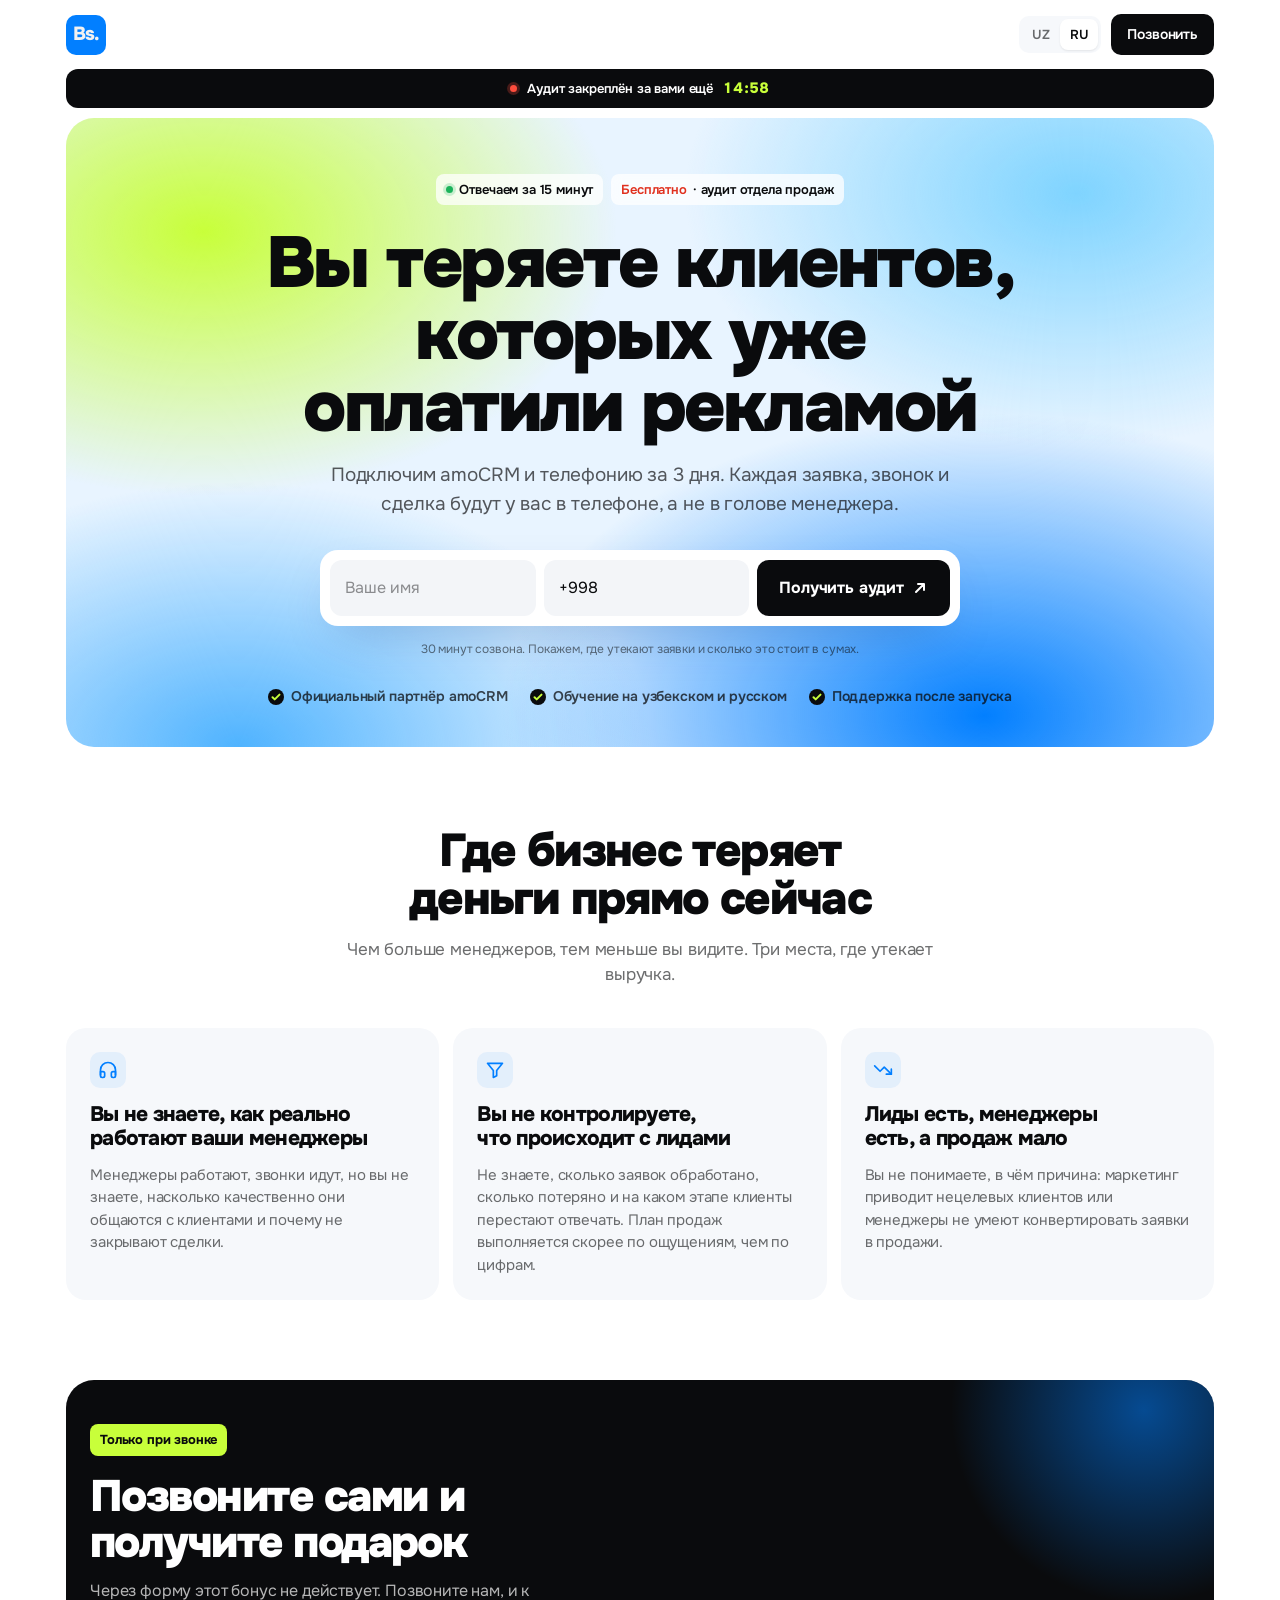
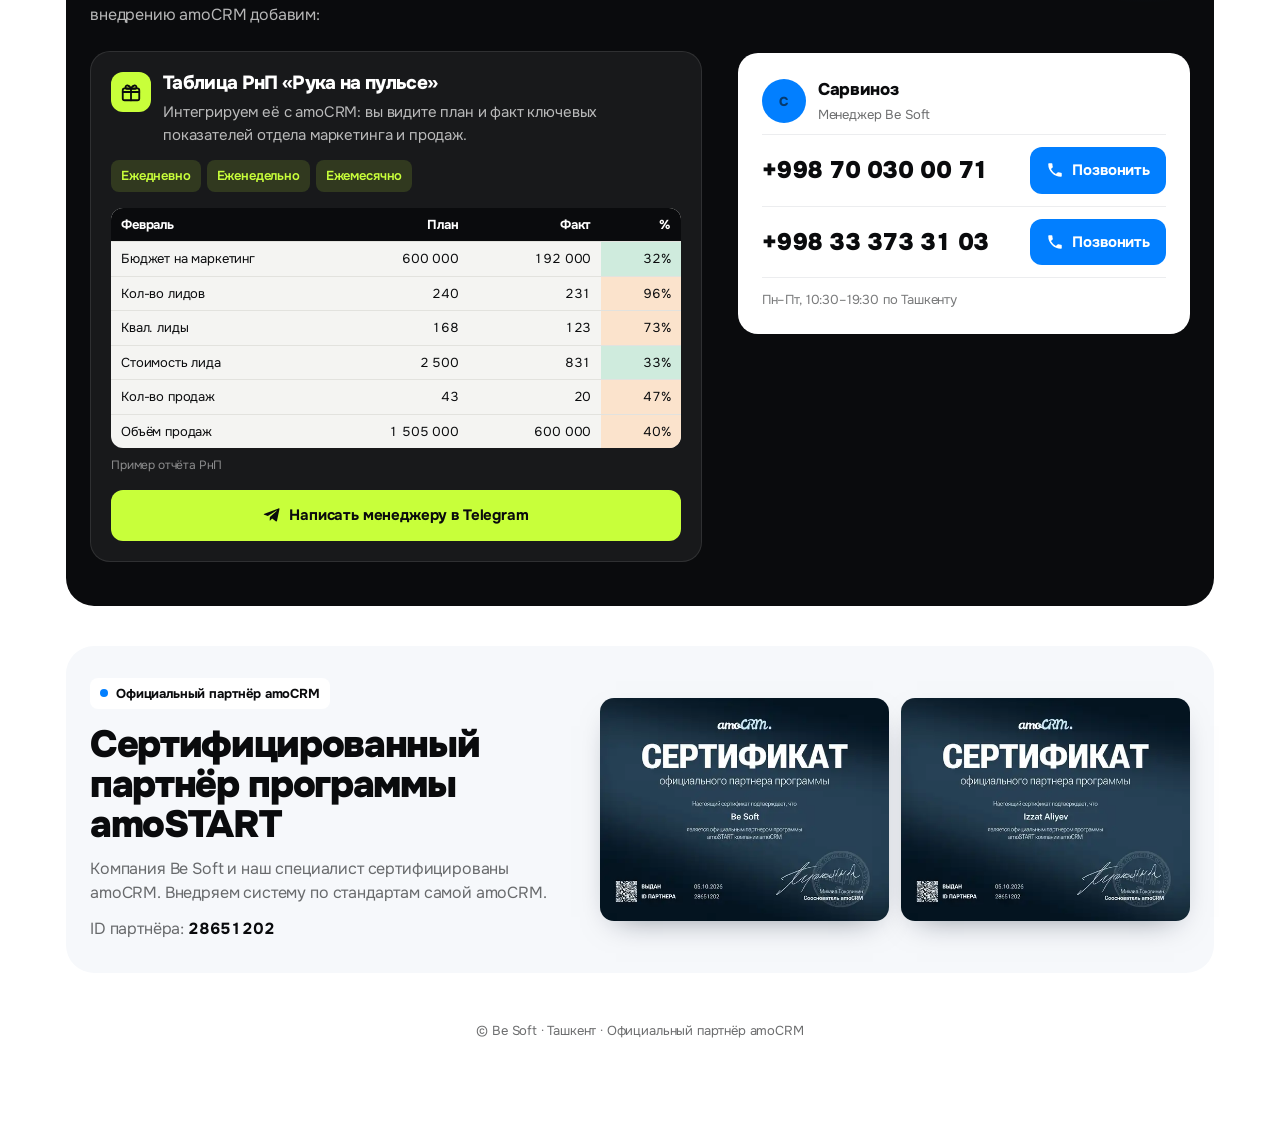
==== commit 22f41faf: "Update index.html" ====
--- a/index.html
+++ b/index.html
@@ -120,7 +120,7 @@
 .tg{margin-top:16px;display:flex;align-items:center;justify-content:center;gap:8px;background:var(--lime);color:#0A0B0D;font-weight:700;font-size:15px;padding:14px 16px;border-radius:12px;text-decoration:none}
 .tg svg{width:18px;height:18px}
 .tg:focus-visible{outline:2px solid #fff;outline-offset:2px}
-.timer{display:flex;align-items:center;justify-content:center;flex-wrap:wrap;gap:4px 10px;width:fit-content;max-width:100%;margin:0 auto 10px;padding:8px 14px;border-radius:12px;background:#0A0B0D;color:#fff;font-size:13px;font-weight:600;text-align:center}
+.timer{display:flex;align-items:center;justify-content:center;flex-wrap:wrap;gap:4px 10px;width:100%;margin:0 0 10px;padding:8px 14px;border-radius:12px;background:#0A0B0D;color:#fff;font-size:13px;font-weight:600;text-align:center}
 .timer b{color:#C8FF3A;font-size:15px;font-weight:800;font-variant-numeric:tabular-nums;letter-spacing:.02em}
 .tdot{width:7px;height:7px;border-radius:50%;background:#FF4D3D;box-shadow:0 0 0 3px rgba(255,77,61,.25)}
 .box{background:#FFFFFF;color:#0A0B0D;border-radius:20px;padding:24px}
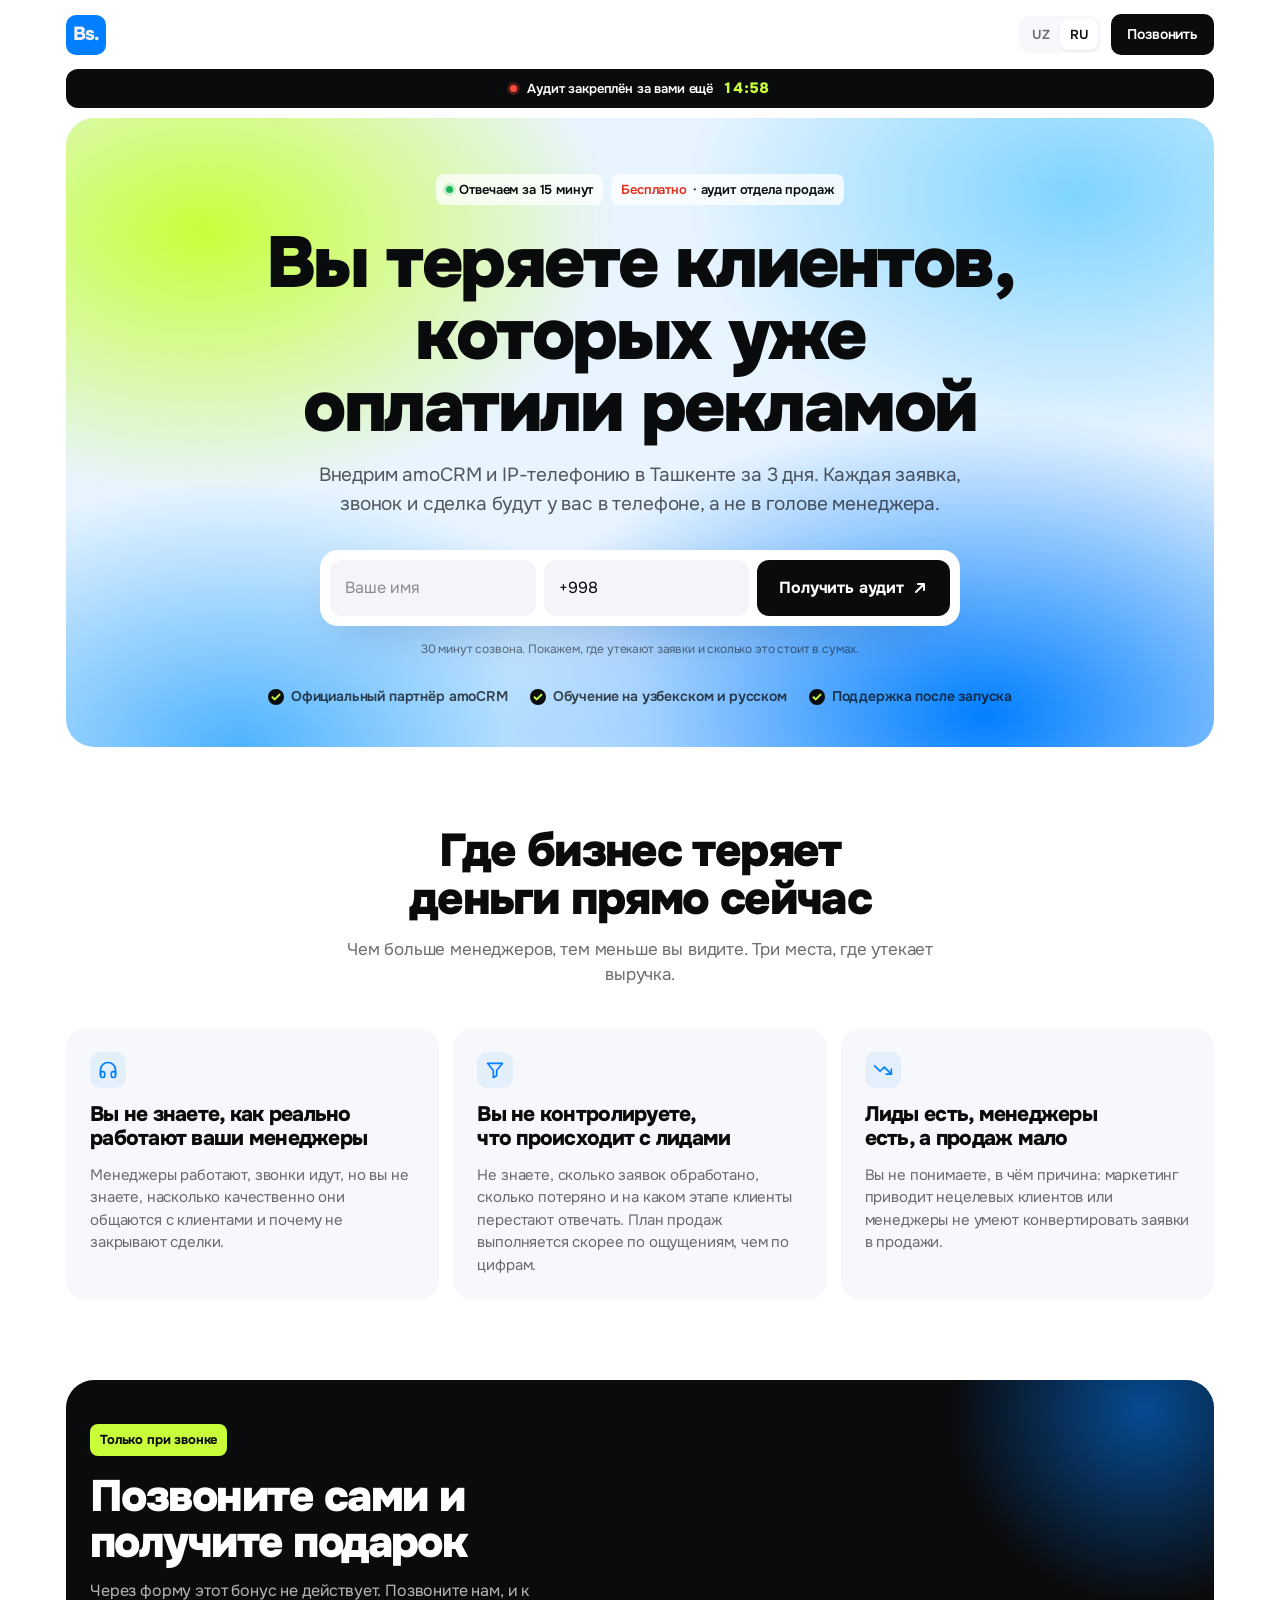
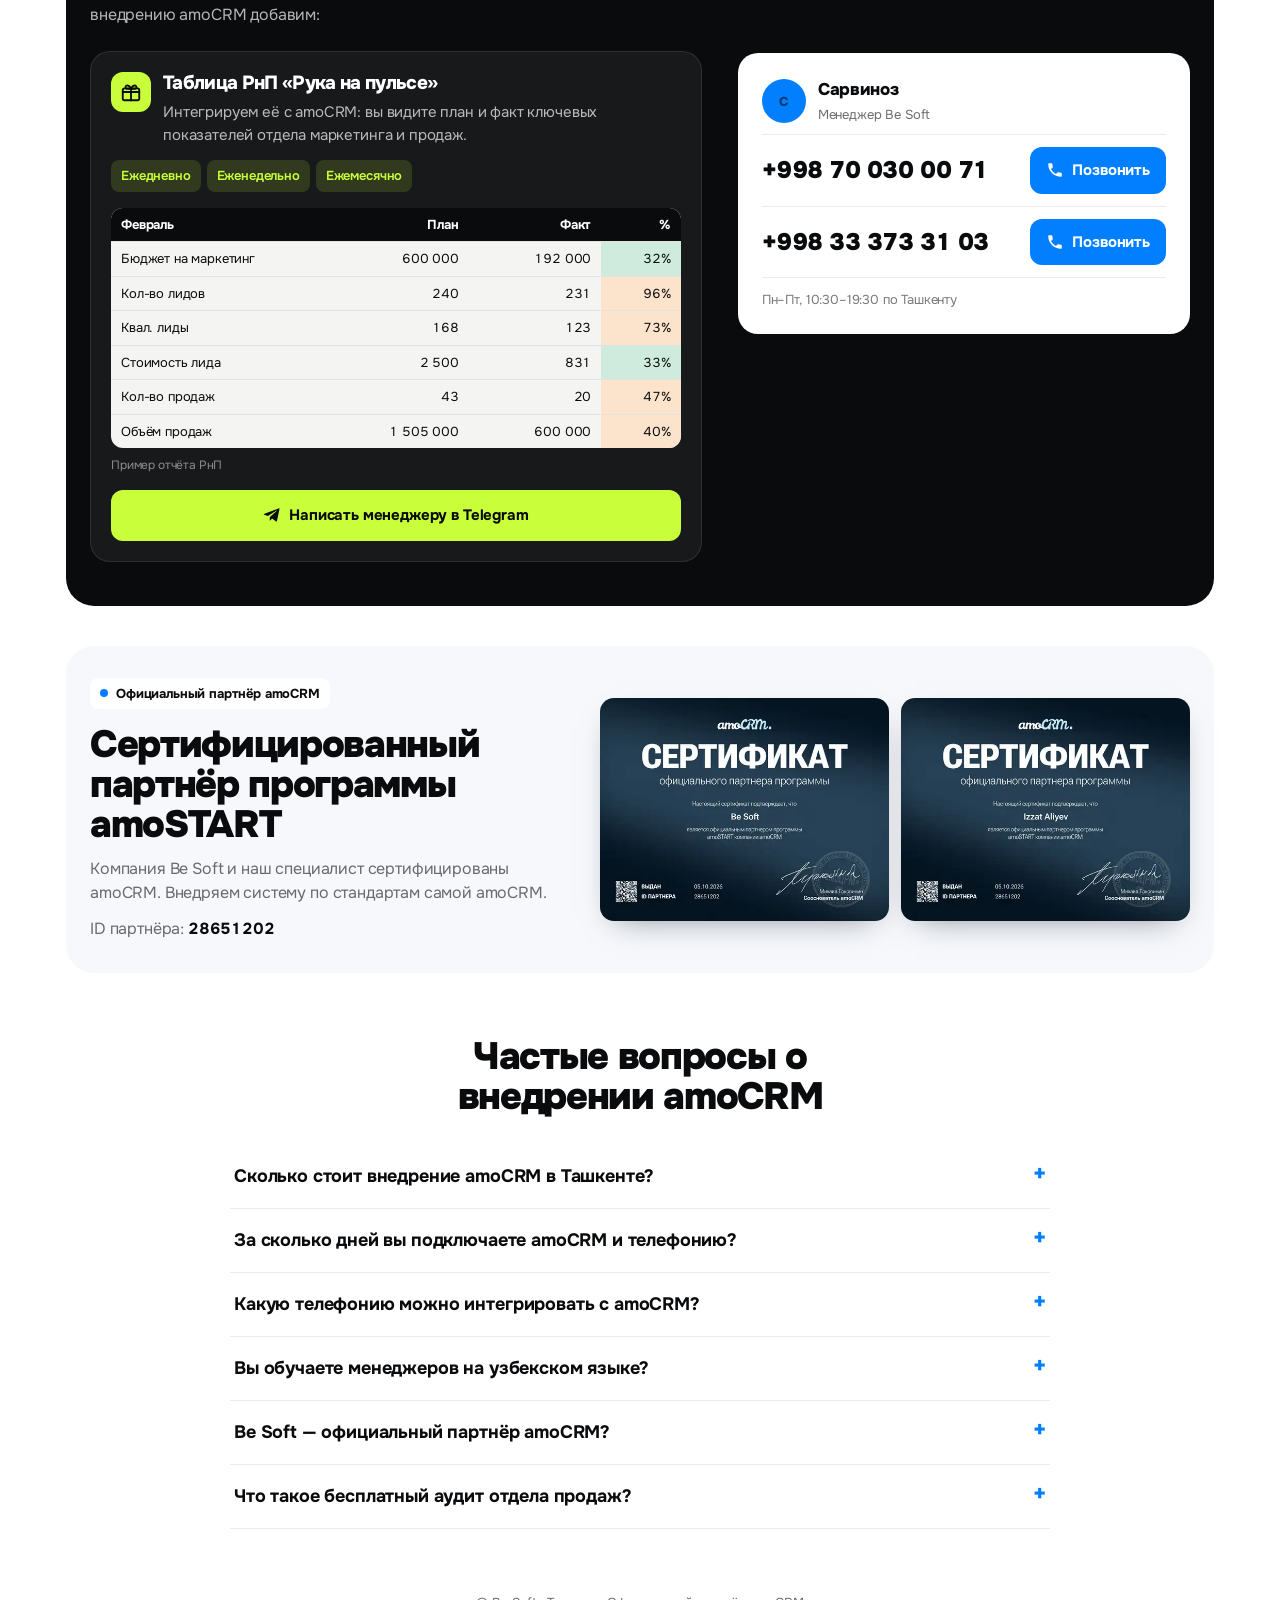
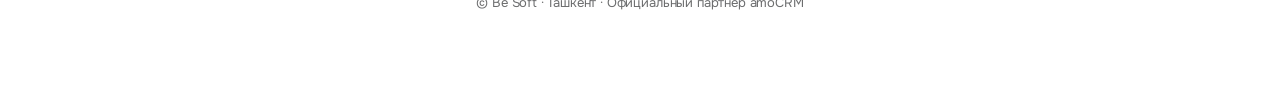
==== commit dfb2b5cc: "SEO: prerendered text, meta, schema, FAQ, sitemap, robots, verification, auto UTM" ====
--- a/index.html
+++ b/index.html
@@ -3,10 +3,41 @@
 <head>
 <meta charset="utf-8">
 <meta name="viewport" content="width=device-width,initial-scale=1,viewport-fit=cover">
-<title>Be Soft — amoCRM и телефония для бизнеса в Ташкенте</title>
-<meta name="description" content="Подключим amoCRM и телефонию за 3 дня. Бесплатный аудит отдела продаж.">
+<!-- Yandex.Metrika counter -->
+<script type="text/javascript">
+    (function(m,e,t,r,i,k,a){
+        m[i]=m[i]||function(){(m[i].a=m[i].a||[]).push(arguments)};
+        m[i].l=1*new Date();
+        for (var j = 0; j < document.scripts.length; j++) {if (document.scripts[j].src === r) { return; }}
+        k=e.createElement(t),a=e.getElementsByTagName(t)[0],k.async=1,k.src=r,a.parentNode.insertBefore(k,a)
+    })(window, document,'script','https://mc.yandex.ru/metrika/tag.js?id=113791518', 'ym');
+
+    ym(113791518, 'init', {ssr:true, webvisor:true, clickmap:true, ecommerce:"dataLayer", referrer: document.referrer, url: location.href, accurateTrackBounce:true, trackLinks:true});
+</script>
+<noscript><div><img src="https://mc.yandex.ru/watch/113791518" style="position:absolute; left:-9999px;" alt="" /></div></noscript>
+<!-- /Yandex.Metrika counter -->
+<title>Внедрение amoCRM в Ташкенте за 3 дня — Be Soft, официальный партнёр</title>
+<meta name="description" content="Внедрение и настройка amoCRM, интеграция IP-телефонии в Ташкенте за 3 дня. Официальный партнёр amoCRM. Обучение на узбекском и русском. Бесплатный аудит отдела продаж.">
+<link rel="canonical" href="https://besoft.uz/">
+<meta name="robots" content="index,follow,max-image-preview:large">
+<link rel="alternate" hreflang="ru" href="https://besoft.uz/">
+<link rel="alternate" hreflang="uz" href="https://besoft.uz/uz/">
+<link rel="alternate" hreflang="x-default" href="https://besoft.uz/">
+<meta name="theme-color" content="#027FFF">
+<meta property="og:type" content="website">
+<meta property="og:site_name" content="Be Soft">
+<meta property="og:locale" content="ru_RU">
+<meta property="og:title" content="Внедрение amoCRM и телефонии в Ташкенте за 3 дня">
+<meta property="og:description" content="Внедрение и настройка amoCRM, интеграция IP-телефонии в Ташкенте за 3 дня. Официальный партнёр amoCRM. Обучение на узбекском и русском. Бесплатный аудит отдела продаж.">
+<meta property="og:url" content="https://besoft.uz/">
+<meta property="og:image" content="https://besoft.uz/og.png">
+<meta property="og:image:width" content="1200"><meta property="og:image:height" content="630">
+<meta name="twitter:card" content="summary_large_image">
+<script type="application/ld+json">{"@context":"https://schema.org","@type":"ProfessionalService","@id":"https://besoft.uz/#org","name":"Be Soft","url":"https://besoft.uz/","logo":"https://besoft.uz/og.png","image":"https://besoft.uz/og.png","description":"Внедрение и настройка amoCRM, интеграция IP-телефонии в Ташкенте за 3 дня. Официальный партнёр amoCRM. Обучение на узбекском и русском. Бесплатный аудит отдела продаж.","telephone":["+998700300071","+998333733103"],"address":{"@type":"PostalAddress","addressLocality":"Ташкент","addressCountry":"UZ"},"areaServed":{"@type":"Country","name":"Uzbekistan"},"openingHoursSpecification":[{"@type":"OpeningHoursSpecification","dayOfWeek":["Monday","Tuesday","Wednesday","Thursday","Friday"],"opens":"10:30","closes":"19:30"}],"sameAs":["https://t.me/sarvinoz_besoft"],"knowsLanguage":["uz","ru"],"makesOffer":{"@type":"Offer","itemOffered":{"@type":"Service","name":"Внедрение amoCRM и интеграция телефонии","areaServed":"Tashkent"}}}</script>
+<script type="application/ld+json">{"@context":"https://schema.org","@type":"FAQPage","mainEntity":[{"@type":"Question","name":"Сколько стоит внедрение amoCRM в Ташкенте?","acceptedAnswer":{"@type":"Answer","text":"Цена зависит от числа менеджеров, воронок и интеграций. Точную стоимость в сумах назовём после бесплатного аудита отдела продаж — он занимает 30 минут."}},{"@type":"Question","name":"За сколько дней вы подключаете amoCRM и телефонию?","acceptedAnswer":{"@type":"Answer","text":"Базовое внедрение — 3 дня: настраиваем воронку продаж, подключаем IP-телефонию с записью звонков, Instagram, Telegram и формы сайта, обучаем менеджеров."}},{"@type":"Question","name":"Какую телефонию можно интегрировать с amoCRM?","acceptedAnswer":{"@type":"Answer","text":"Подключаем IP-телефонию, которая работает в Узбекистане: звонки из карточки клиента, запись разговоров и автоматическое создание сделок по входящим звонкам."}},{"@type":"Question","name":"Вы обучаете менеджеров на узбекском языке?","acceptedAnswer":{"@type":"Answer","text":"Да. Обучаем на узбекском и русском и поддерживаем команду после запуска."}},{"@type":"Question","name":"Be Soft — официальный партнёр amoCRM?","acceptedAnswer":{"@type":"Answer","text":"Да. Be Soft — сертифицированный партнёр amoCRM по программе amoSTART, ID партнёра 28651202."}},{"@type":"Question","name":"Что такое бесплатный аудит отдела продаж?","acceptedAnswer":{"@type":"Answer","text":"30-минутный созвон: смотрим, как сейчас обрабатываются заявки, где теряются клиенты и сколько это стоит бизнесу. Даём план внедрения amoCRM под вашу компанию."}}]}</script>
 <link rel="icon" href="data:image/svg+xml,%3Csvg xmlns='http://www.w3.org/2000/svg' viewBox='0 0 64 64'%3E%3Crect width='64' height='64' rx='14' fill='%23027FFF'/%3E%3Ctext x='8' y='44' font-family='Arial' font-weight='900' font-size='32' fill='white'%3EBs.%3C/text%3E%3C/svg%3E">
 <link rel="preconnect" href="https://fonts.googleapis.com">
+<link rel="preconnect" href="https://fonts.gstatic.com" crossorigin>
 <link rel="stylesheet" href="https://fonts.googleapis.com/css2?family=Onest:wght@400;500;600;700;800;900&display=swap">
 <style>
 /* Layout: careerspace-style — white page, one big rounded hero card with a blue/lime mesh and the form inside it; 3 tinted cards; dark call band. Centered, short, one action. */
@@ -35,8 +66,8 @@
 .logo{text-decoration:none}.mark{width:40px;height:40px;border-radius:10px;background:#027FFF;color:#F2F1F1;font-weight:800;font-size:19px;letter-spacing:-.05em;display:flex;align-items:center;justify-content:center;line-height:1}.mark i{font-style:normal}
 .top-r{display:flex;align-items:center;gap:10px}
 .lang{display:flex;background:var(--soft);border-radius:10px;padding:3px}
-.lang button{all:unset;cursor:pointer;font-size:13px;font-weight:600;padding:6px 10px;border-radius:8px;color:var(--muted)}
-.lang button[aria-pressed="true"]{background:var(--card);color:var(--ink);box-shadow:0 1px 2px rgba(0,0,0,.08)}
+.lang a,.lang button{all:unset;cursor:pointer;font-size:13px;font-weight:600;padding:6px 10px;border-radius:8px;color:var(--muted)}
+.lang [aria-pressed="true"]{background:var(--card);color:var(--ink);box-shadow:0 1px 2px rgba(0,0,0,.08)}
 .top-cta{all:unset;cursor:pointer;background:var(--ink);color:var(--bg);font-weight:600;font-size:14px;padding:10px 16px;border-radius:10px}
 
 /* hero card */
@@ -149,6 +180,14 @@
 .certs img{display:block;width:100%;height:auto}
 @media (max-width:860px){.partner{grid-template-columns:1fr;padding:28px 20px}}
 
+.faq{padding-block:24px 56px;max-width:820px;margin-inline:auto}
+.faq h2{font-size:clamp(26px,3.6vw,38px);font-weight:900;line-height:1.05;text-align:center;margin:0 auto 28px;max-width:20ch}
+.faq details{border-bottom:1px solid var(--line);padding:18px 4px}
+.faq summary{cursor:pointer;list-style:none;font-size:18px;font-weight:700;display:flex;justify-content:space-between;gap:16px}
+.faq summary::-webkit-details-marker{display:none}
+.faq summary::after{content:"+";color:var(--blue);font-weight:800;font-size:22px;line-height:1;transition:transform .2s}
+.faq details[open] summary::after{transform:rotate(45deg)}
+.faq details p{color:var(--muted);margin:10px 0 0;font-size:16px;max-width:60ch}
 footer{padding-block:8px 100px;font-size:13px;color:var(--muted);text-align:center}
 
 /* sticky mobile CTA */
@@ -177,120 +216,132 @@
 </style>
 <style>body{margin:0}img{max-width:100%}[hidden]{display:none!important}</style>
 </head>
-<body>
+<body data-page="seo">
 
 <header class="wrap top">
   <a class="logo" href="#form" aria-label="Be Soft"><span class="mark">Bs<i>.</i></span></a>
   <div class="top-r">
     <div class="lang" role="group" aria-label="Til / Язык">
-      <button type="button" data-set="uz" aria-pressed="false">UZ</button>
-      <button type="button" data-set="ru" aria-pressed="true">RU</button>
-    </div>
-    <a class="top-cta" href="#call" data-i="topCall"></a>
+      <a href="/uz/" hreflang="uz" data-set="uz" aria-pressed="false">UZ</a>
+      <a href="/" hreflang="ru" data-set="ru" aria-pressed="true">RU</a>
+    </div>
+    <a class="top-cta" href="#call" data-i="topCall">Позвонить</a>
   </div>
 </header>
 
 <main class="wrap">
-  <div class="timer" role="timer"><span class="tdot" aria-hidden="true"></span><span data-i="tLabel"></span><b id="tVal">15:00</b></div>
+  <div class="timer" role="timer"><span class="tdot" aria-hidden="true"></span><span data-i="tLabel">Аудит закреплён за вами ещё</span><b id="tVal">15:00</b></div>
   <section class="hero" id="form">
     <div class="badges">
-      <span class="badge"><span class="dot"></span><span data-i="b1"></span></span>
-      <span class="badge"><span class="hot" data-i="b2a"></span><span data-i="b2"></span></span>
-    </div>
-    <h1 data-i="h1"></h1>
-    <p class="sub" data-i="sub"></p>
+      <span class="badge"><span class="dot"></span><span data-i="b1">Отвечаем за 15 минут</span></span>
+      <span class="badge"><span class="hot" data-i="b2a">Бесплатно</span><span data-i="b2">· аудит отдела продаж</span></span>
+    </div>
+    <h1 data-i="h1">Вы теряете клиентов, которых уже оплатили рекламой</h1>
+    <p class="sub" data-i="sub">Внедрим amoCRM и IP-телефонию в Ташкенте за 3 дня. Каждая заявка, звонок и сделка будут у вас в телефоне, а не в голове менеджера.</p>
 
     <form class="form" id="leadForm" novalidate>
-      <input type="text" id="f-name" autocomplete="name" data-ph="name" aria-label="Name">
+      <input type="text" id="f-name" autocomplete="name" data-ph="name" placeholder="Ваше имя" aria-label="Name">
       <input type="tel" id="f-phone" autocomplete="tel" inputmode="tel" value="+998 " aria-label="Phone">
-      <button class="go" type="submit"><span data-i="submit"></span><svg viewBox="0 0 16 16" aria-hidden="true"><path d="M4 12L12 4M6 4h6v6" fill="none" stroke="currentColor" stroke-width="2" stroke-linecap="round" stroke-linejoin="round"/></svg></button>
+      <button class="go" type="submit"><span data-i="submit">Получить аудит</span><svg viewBox="0 0 16 16" aria-hidden="true"><path d="M4 12L12 4M6 4h6v6" fill="none" stroke="currentColor" stroke-width="2" stroke-linecap="round" stroke-linejoin="round"/></svg></button>
       <p class="err" id="err" hidden></p>
     </form>
-    <div class="done" id="done" hidden><b data-i="doneT"></b><p data-i="doneP"></p></div>
-    <p class="fine" data-i="fine"></p>
+    <div class="done" id="done" hidden><b data-i="doneT">Заявка у нас</b><p data-i="doneP">Позвоним в течение 15 минут в рабочее время. Хотите быстрее — наберите сами и заберите бонус ниже.</p></div>
+    <p class="fine" data-i="fine">30 минут созвона. Покажем, где утекают заявки и сколько это стоит в сумах.</p>
 
     <div class="proof">
-      <span data-i="pr1"></span><span data-i="pr2"></span><span data-i="pr3"></span>
+      <span data-i="pr1">Официальный партнёр amoCRM</span><span data-i="pr2">Обучение на узбекском и русском</span><span data-i="pr3">Поддержка после запуска</span>
     </div>
   </section>
 
   <section class="sec">
-    <h2 data-i="painT"></h2>
-    <p class="sub" data-i="painS"></p>
+    <h2 data-i="painT">Где бизнес теряет деньги прямо сейчас</h2>
+    <p class="sub" data-i="painS">Чем больше менеджеров, тем меньше вы видите. Три места, где утекает выручка.</p>
     <div class="cards">
       <article class="c">
         <div class="ic"><svg viewBox="0 0 24 24" fill="none" stroke="currentColor" stroke-width="2" stroke-linecap="round" stroke-linejoin="round" aria-hidden="true"><path d="M3 18v-6a9 9 0 0 1 18 0v6"/><path d="M21 19a2 2 0 0 1-2 2h-1a2 2 0 0 1-2-2v-3a2 2 0 0 1 2-2h3zM3 19a2 2 0 0 0 2 2h1a2 2 0 0 0 2-2v-3a2 2 0 0 0-2-2H3z"/></svg></div>
-        <h3 data-i="c1h"></h3>
-        <p data-i="c1p"></p>
+        <h3 data-i="c1h">Вы не знаете, как реально работают ваши менеджеры</h3>
+        <p data-i="c1p">Менеджеры работают, звонки идут, но вы не знаете, насколько качественно они общаются с клиентами и почему не закрывают сделки.</p>
       </article>
       <article class="c">
         <div class="ic"><svg viewBox="0 0 24 24" fill="none" stroke="currentColor" stroke-width="2" stroke-linecap="round" stroke-linejoin="round" aria-hidden="true"><path d="M3 4h18l-7 8.5V19l-4 2v-8.5z"/></svg></div>
-        <h3 data-i="c2h"></h3>
-        <p data-i="c2p"></p>
+        <h3 data-i="c2h">Вы не контролируете, что происходит с лидами</h3>
+        <p data-i="c2p">Не знаете, сколько заявок обработано, сколько потеряно и на каком этапе клиенты перестают отвечать. План продаж выполняется скорее по ощущениям, чем по цифрам.</p>
       </article>
       <article class="c">
         <div class="ic"><svg viewBox="0 0 24 24" fill="none" stroke="currentColor" stroke-width="2" stroke-linecap="round" stroke-linejoin="round" aria-hidden="true"><path d="M22 17l-8.5-8.5-5 5L2 7"/><path d="M16 17h6v-6"/></svg></div>
-        <h3 data-i="c3h"></h3>
-        <p data-i="c3p"></p>
+        <h3 data-i="c3h">Лиды есть, менеджеры есть, а продаж мало</h3>
+        <p data-i="c3p">Вы не понимаете, в чём причина: маркетинг приводит нецелевых клиентов или менеджеры не умеют конвертировать заявки в продажи.</p>
       </article>
     </div>
   </section>
 
   <section class="call" id="call">
     <div>
-      <span class="tag" data-i="tag"></span>
-      <h2 data-i="callT"></h2>
-      <p class="lead" data-i="callL"></p>
+      <span class="tag" data-i="tag">Только при звонке</span>
+      <h2 data-i="callT">Позвоните сами и получите подарок</h2>
+      <p class="lead" data-i="callL">Через форму этот бонус не действует. Позвоните нам, и к внедрению amoCRM добавим:</p>
       <div class="gift">
         <div class="gift-h">
           <span class="gift-ic"><svg viewBox="0 0 24 24" fill="none" stroke="currentColor" stroke-width="2" stroke-linecap="round" stroke-linejoin="round" aria-hidden="true"><rect x="3" y="8" width="18" height="13" rx="2"/><path d="M12 8v13M3 12h18M12 8c-2-4-6-4-6-1s6 1 6 1zm0 0c2-4 6-4 6-1s-6 1-6 1z"/></svg></span>
-          <div><h3 data-i="gT"></h3><p data-i="gP"></p></div>
+          <div><h3 data-i="gT">Таблица РнП «Рука на пульсе»</h3><p data-i="gP">Интегрируем её с amoCRM: вы видите план и факт ключевых показателей отдела маркетинга и продаж.</p></div>
         </div>
-        <div class="periods"><span data-i="per1"></span><span data-i="per2"></span><span data-i="per3"></span></div>
+        <div class="periods"><span data-i="per1">Ежедневно</span><span data-i="per2">Еженедельно</span><span data-i="per3">Ежемесячно</span></div>
         <div class="rnp-wrap"><div class="rnp">
-          <div class="h"><span data-i="rM"></span><span data-i="rPlan"></span><span data-i="rFact"></span><span>%</span></div>
-          <div><span data-i="r1"></span><span>600 000</span><span>192 000</span><span class="g">32%</span></div>
-          <div><span data-i="r2"></span><span>240</span><span>231</span><span class="w">96%</span></div>
-          <div><span data-i="r3"></span><span>168</span><span>123</span><span class="w">73%</span></div>
-          <div><span data-i="r4"></span><span>2 500</span><span>831</span><span class="g">33%</span></div>
-          <div><span data-i="r5"></span><span>43</span><span>20</span><span class="w">47%</span></div>
-          <div><span data-i="r6"></span><span>1 505 000</span><span>600 000</span><span class="w">40%</span></div>
+          <div class="h"><span data-i="rM">Февраль</span><span data-i="rPlan">План</span><span data-i="rFact">Факт</span><span>%</span></div>
+          <div><span data-i="r1">Бюджет на маркетинг</span><span>600 000</span><span>192 000</span><span class="g">32%</span></div>
+          <div><span data-i="r2">Кол-во лидов</span><span>240</span><span>231</span><span class="w">96%</span></div>
+          <div><span data-i="r3">Квал. лиды</span><span>168</span><span>123</span><span class="w">73%</span></div>
+          <div><span data-i="r4">Стоимость лида</span><span>2 500</span><span>831</span><span class="g">33%</span></div>
+          <div><span data-i="r5">Кол-во продаж</span><span>43</span><span>20</span><span class="w">47%</span></div>
+          <div><span data-i="r6">Объём продаж</span><span>1 505 000</span><span>600 000</span><span class="w">40%</span></div>
         </div></div>
-        <p class="rnp-cap" data-i="rCap"></p>
-        <a class="tg" id="tgLink" href="https://t.me/sarvinoz_besoft" target="_blank" rel="noopener"><svg viewBox="0 0 24 24" fill="currentColor" aria-hidden="true"><path d="M21.9 4.3 18.7 19.5c-.2 1-.9 1.3-1.7.8l-4.8-3.6-2.3 2.2c-.3.3-.5.5-1 .5l.3-4.9 8.9-8c.4-.3-.1-.5-.6-.2L6.5 13.3 1.8 11.8c-1-.3-1-1 .2-1.5L20.6 3.2c.9-.3 1.6.2 1.3 1.1z"/></svg><span data-i="tgBtn"></span></a>
+        <p class="rnp-cap" data-i="rCap">Пример отчёта РнП</p>
+        <a class="tg" id="tgLink" href="https://t.me/sarvinoz_besoft" target="_blank" rel="noopener"><svg viewBox="0 0 24 24" fill="currentColor" aria-hidden="true"><path d="M21.9 4.3 18.7 19.5c-.2 1-.9 1.3-1.7.8l-4.8-3.6-2.3 2.2c-.3.3-.5.5-1 .5l.3-4.9 8.9-8c.4-.3-.1-.5-.6-.2L6.5 13.3 1.8 11.8c-1-.3-1-1 .2-1.5L20.6 3.2c.9-.3 1.6.2 1.3 1.1z"/></svg><span data-i="tgBtn">Написать менеджеру в Telegram</span></a>
       </div>
     </div>
     <div class="box">
-      <div class="mgr"><span class="ava" data-i="mIni"></span><div><b data-i="mName"></b><span data-i="mRole"></span></div></div>
-      <div class="line"><span class="phone">+998 70 030 00 71</span><a class="dial" href="tel:+998700300071"><svg viewBox="0 0 24 24" fill="currentColor" aria-hidden="true"><path d="M6.6 10.8a15.1 15.1 0 0 0 6.6 6.6l2.2-2.2a1 1 0 0 1 1-.25 11.4 11.4 0 0 0 3.6.57 1 1 0 0 1 1 1V20a1 1 0 0 1-1 1A17 17 0 0 1 3 4a1 1 0 0 1 1-1h3.5a1 1 0 0 1 1 1c0 1.25.2 2.45.57 3.57a1 1 0 0 1-.25 1z"/></svg><span data-i="callBtn"></span></a></div>
-      <div class="line"><span class="phone">+998 33 373 31 03</span><a class="dial" href="tel:+998333733103"><svg viewBox="0 0 24 24" fill="currentColor" aria-hidden="true"><path d="M6.6 10.8a15.1 15.1 0 0 0 6.6 6.6l2.2-2.2a1 1 0 0 1 1-.25 11.4 11.4 0 0 0 3.6.57 1 1 0 0 1 1 1V20a1 1 0 0 1-1 1A17 17 0 0 1 3 4a1 1 0 0 1 1-1h3.5a1 1 0 0 1 1 1c0 1.25.2 2.45.57 3.57a1 1 0 0 1-.25 1z"/></svg><span data-i="callBtn"></span></a></div>
-      <p class="hours" data-i="hours"></p>
+      <div class="mgr"><span class="ava" data-i="mIni">С</span><div><b data-i="mName">Сарвиноз</b><span data-i="mRole">Менеджер Be Soft</span></div></div>
+      <div class="line"><span class="phone">+998 70 030 00 71</span><a class="dial" href="tel:+998700300071"><svg viewBox="0 0 24 24" fill="currentColor" aria-hidden="true"><path d="M6.6 10.8a15.1 15.1 0 0 0 6.6 6.6l2.2-2.2a1 1 0 0 1 1-.25 11.4 11.4 0 0 0 3.6.57 1 1 0 0 1 1 1V20a1 1 0 0 1-1 1A17 17 0 0 1 3 4a1 1 0 0 1 1-1h3.5a1 1 0 0 1 1 1c0 1.25.2 2.45.57 3.57a1 1 0 0 1-.25 1z"/></svg><span data-i="callBtn">Позвонить</span></a></div>
+      <div class="line"><span class="phone">+998 33 373 31 03</span><a class="dial" href="tel:+998333733103"><svg viewBox="0 0 24 24" fill="currentColor" aria-hidden="true"><path d="M6.6 10.8a15.1 15.1 0 0 0 6.6 6.6l2.2-2.2a1 1 0 0 1 1-.25 11.4 11.4 0 0 0 3.6.57 1 1 0 0 1 1 1V20a1 1 0 0 1-1 1A17 17 0 0 1 3 4a1 1 0 0 1 1-1h3.5a1 1 0 0 1 1 1c0 1.25.2 2.45.57 3.57a1 1 0 0 1-.25 1z"/></svg><span data-i="callBtn">Позвонить</span></a></div>
+      <p class="hours" data-i="hours">Пн–Пт, 10:30–19:30 по Ташкенту</p>
     </div>
   </section>
   <section class="partner" id="partner">
     <div>
-      <span class="pbadge" data-i="pTag"></span>
-      <h2 data-i="pT"></h2>
-      <p data-i="pP"></p>
-      <p class="pid"><span data-i="pIdK"></span> <b>28651202</b></p>
+      <span class="pbadge" data-i="pTag">Официальный партнёр amoCRM</span>
+      <h2 data-i="pT">Сертифицированный партнёр программы amoSTART</h2>
+      <p data-i="pP">Компания Be Soft и наш специалист сертифицированы amoCRM. Внедряем систему по стандартам самой amoCRM.</p>
+      <p class="pid"><span data-i="pIdK">ID партнёра:</span> <b>28651202</b></p>
     </div>
     <div class="certs">
       <a href="/cert-besoft.webp" target="_blank" rel="noopener"><img src="/cert-besoft.webp" alt="Сертификат партнёра amoCRM: Be Soft" width="560" height="432"></a>
       <a href="/cert-izzat.webp" target="_blank" rel="noopener"><img src="/cert-izzat.webp" alt="Сертификат партнёра amoCRM: Izzat Aliyev" width="560" height="432"></a>
     </div>
   </section>
+  <section class="faq" id="faq">
+    <h2 data-i="faqT">Частые вопросы о внедрении amoCRM</h2>
+    <details><summary data-i="q1">Сколько стоит внедрение amoCRM в Ташкенте?</summary><p data-i="a1">Цена зависит от числа менеджеров, воронок и интеграций. Точную стоимость в сумах назовём после бесплатного аудита отдела продаж — он занимает 30 минут.</p></details>
+    <details><summary data-i="q2">За сколько дней вы подключаете amoCRM и телефонию?</summary><p data-i="a2">Базовое внедрение — 3 дня: настраиваем воронку продаж, подключаем IP-телефонию с записью звонков, Instagram, Telegram и формы сайта, обучаем менеджеров.</p></details>
+    <details><summary data-i="q3">Какую телефонию можно интегрировать с amoCRM?</summary><p data-i="a3">Подключаем IP-телефонию, которая работает в Узбекистане: звонки из карточки клиента, запись разговоров и автоматическое создание сделок по входящим звонкам.</p></details>
+    <details><summary data-i="q4">Вы обучаете менеджеров на узбекском языке?</summary><p data-i="a4">Да. Обучаем на узбекском и русском и поддерживаем команду после запуска.</p></details>
+    <details><summary data-i="q5">Be Soft — официальный партнёр amoCRM?</summary><p data-i="a5">Да. Be Soft — сертифицированный партнёр amoCRM по программе amoSTART, ID партнёра 28651202.</p></details>
+    <details><summary data-i="q6">Что такое бесплатный аудит отдела продаж?</summary><p data-i="a6">30-минутный созвон: смотрим, как сейчас обрабатываются заявки, где теряются клиенты и сколько это стоит бизнесу. Даём план внедрения amoCRM под вашу компанию.</p></details>
+  </section>
 </main>
 
-<footer class="wrap" data-i="foot"></footer>
-<div class="stick" id="stick"><a href="#form" data-i="stick"></a></div>
+<footer class="wrap" data-i="foot">© Be Soft · Ташкент · Официальный партнёр amoCRM</footer>
+<div class="stick" id="stick"><a href="#form" data-i="stick">Получить бесплатный аудит</a></div>
 
 <script>
+/* адрес обработчика заявок (Google Apps Script) */
+const LEAD_URL = "https://script.google.com/macros/s/AKfycbzcg-IZvPC1EU9NYeTO4m2XqFvlSlDxAE4wQcXGeyTgEAuM6Waj-qu1_OkrnSPa9LT3EQ/exec";
+
 const T = {
 ru:{
   topCall:"Позвонить",
   b1:"Отвечаем за 15 минут", b2a:"Бесплатно", b2:"· аудит отдела продаж",
   h1:"Вы теряете клиентов, которых уже оплатили рекламой",
-  sub:"Подключим amoCRM и телефонию за 3 дня. Каждая заявка, звонок и сделка будут у вас в телефоне, а не в голове менеджера.",
+  sub:"Внедрим amoCRM и IP-телефонию в Ташкенте за 3 дня. Каждая заявка, звонок и сделка будут у вас в телефоне, а не в голове менеджера.",
   name:"Ваше имя", submit:"Получить аудит",
   errName:"Как к вам обращаться?", errPhone:"Проверьте номер: после +998 нужно 9 цифр.",
   fine:"30 минут созвона. Покажем, где утекают заявки и сколько это стоит в сумах.",
@@ -313,13 +364,20 @@
   tLabel:"Аудит закреплён за вами ещё", tEnd:"Успейте оставить заявку на бесплатный аудит",
   tgBtn:"Написать менеджеру в Telegram", tgText:"Здравствуйте! Хочу интегрировать amoCRM в свою компанию и обсудить все детали.",
   pTag:"Официальный партнёр amoCRM", pT:"Сертифицированный партнёр программы amoSTART", pP:"Компания Be Soft и наш специалист сертифицированы amoCRM. Внедряем систему по стандартам самой amoCRM.", pIdK:"ID партнёра:",
+  faqT:"Частые вопросы о внедрении amoCRM",
+  q1:"Сколько стоит внедрение amoCRM в Ташкенте?", a1:"Цена зависит от числа менеджеров, воронок и интеграций. Точную стоимость в сумах назовём после бесплатного аудита отдела продаж — он занимает 30 минут.",
+  q2:"За сколько дней вы подключаете amoCRM и телефонию?", a2:"Базовое внедрение — 3 дня: настраиваем воронку продаж, подключаем IP-телефонию с записью звонков, Instagram, Telegram и формы сайта, обучаем менеджеров.",
+  q3:"Какую телефонию можно интегрировать с amoCRM?", a3:"Подключаем IP-телефонию, которая работает в Узбекистане: звонки из карточки клиента, запись разговоров и автоматическое создание сделок по входящим звонкам.",
+  q4:"Вы обучаете менеджеров на узбекском языке?", a4:"Да. Обучаем на узбекском и русском и поддерживаем команду после запуска.",
+  q5:"Be Soft — официальный партнёр amoCRM?", a5:"Да. Be Soft — сертифицированный партнёр amoCRM по программе amoSTART, ID партнёра 28651202.",
+  q6:"Что такое бесплатный аудит отдела продаж?", a6:"30-минутный созвон: смотрим, как сейчас обрабатываются заявки, где теряются клиенты и сколько это стоит бизнесу. Даём план внедрения amoCRM под вашу компанию.",
   foot:"© Be Soft · Ташкент · Официальный партнёр amoCRM"
 },
 uz:{
   topCall:"Qo‘ng‘iroq",
   b1:"15 daqiqada javob beramiz", b2a:"Bepul", b2:"· savdo bo‘limi auditi",
   h1:"Reklamaga pul to‘lagan mijozlaringizni yo‘qotyapsiz",
-  sub:"amoCRM va telefoniyani 3 kunda ulaymiz. Sotuvlaringizni aniq raqamlar asosida boshqarasiz.",
+  sub:"Toshkentda amoCRM va IP-telefoniyani 3 kunda ulaymiz. Sotuvlaringizni aniq raqamlar asosida boshqarasiz.",
   name:"Ismingiz", submit:"Auditga ega bo‘lish",
   errName:"Ismingizni kiriting.", errPhone:"Raqamni tekshiring: +998 dan keyin 9 ta raqam.",
   fine:"30 daqiqalik suhbat. Arizalar qayerda yo‘qolayotganini va bu necha so‘m ekanini ko‘rsatamiz.",
@@ -342,11 +400,21 @@
   tLabel:"Bepul audit siz uchun band qilingan:", tEnd:"Bepul auditga arizani hoziroq qoldiring",
   tgBtn:"Menejerga Telegramda yozish", tgText:"Assalomu alaykum! Kompaniyamga amoCRM integratsiya qilmoqchiman, barcha tafsilotlarni muhokama qilsak.",
   pTag:"amoCRM rasmiy hamkori", pT:"amoSTART dasturining sertifikatlangan hamkori", pP:"Be Soft kompaniyasi va mutaxassisimiz amoCRM tomonidan sertifikatlangan. Tizimni amoCRM standartlari asosida joriy qilamiz.", pIdK:"Hamkor ID:",
+  faqT:"amoCRM joriy qilish bo‘yicha savollar",
+  q1:"Toshkentda amoCRM o‘rnatish qancha turadi?", a1:"Narx menejerlar soni, voronkalar va integratsiyalarga bog‘liq. Aniq narxni so‘mda bepul savdo bo‘limi auditidan keyin aytamiz — u 30 daqiqa davom etadi.",
+  q2:"amoCRM va telefoniyani necha kunda ulaysiz?", a2:"Asosiy joriy qilish — 3 kun: savdo voronkasini sozlaymiz, qo‘ng‘iroqlarni yozib oluvchi IP-telefoniya, Instagram, Telegram va sayt formalarini ulaymiz, menejerlarni o‘qitamiz.",
+  q3:"amoCRM bilan qanday telefoniyani ulash mumkin?", a3:"O‘zbekistonda ishlaydigan IP-telefoniyani ulaymiz: mijoz kartasidan qo‘ng‘iroq qilish, suhbatlarni yozib olish va kiruvchi qo‘ng‘iroqlardan avtomatik bitim yaratish.",
+  q4:"Menejerlarni o‘zbek tilida o‘qitasizmi?", a4:"Ha. O‘zbek va rus tillarida o‘qitamiz va ishga tushgandan keyin ham jamoangizga yordam beramiz.",
+  q5:"Be Soft amoCRM rasmiy hamkorimi?", a5:"Ha. Be Soft — amoSTART dasturi bo‘yicha amoCRM sertifikatlangan hamkori, hamkor ID 28651202.",
+  q6:"Savdo bo‘limining bepul auditi nima?", a6:"30 daqiqalik suhbat: arizalar hozir qanday ishlanayotgani, mijozlar qayerda yo‘qolayotgani va bu biznesga qanchaga tushayotganini ko‘ramiz. Kompaniyangiz uchun amoCRM joriy qilish rejasini beramiz.",
   foot:"© Be Soft · Toshkent · amoCRM rasmiy hamkori"
 }};
 
-let lang="ru";
-try{ lang=localStorage.getItem("besoft-lang") || ((navigator.language||"").startsWith("uz")?"uz":"ru"); }catch(e){}
+/* SEO-страницы (/ и /uz/): язык = адрес страницы, переключатель ведёт на другой адрес.
+   Рекламная /audit/: язык переключается на месте и запоминается. */
+const SEO_PAGE=document.body.dataset.page==="seo";
+let lang=document.documentElement.lang==="uz"?"uz":"ru";
+if(!SEO_PAGE){ try{ lang=localStorage.getItem("besoft-lang") || ((navigator.language||"").startsWith("uz")?"uz":"ru"); }catch(e){} }
 
 function render(){
   const d=T[lang]; document.documentElement.lang=lang;
@@ -354,11 +422,13 @@
   document.querySelectorAll("[data-ph]").forEach(el=>el.placeholder=d[el.dataset.ph]);
   document.getElementById("tgLink").href="https://t.me/sarvinoz_besoft?text="+encodeURIComponent(d.tgText);
   tick();
-  document.querySelectorAll(".lang button").forEach(b=>b.setAttribute("aria-pressed",b.dataset.set===lang));
+  document.querySelectorAll(".lang [data-set]").forEach(b=>b.setAttribute("aria-pressed",b.dataset.set===lang));
   const e=document.getElementById("err"); if(!e.hidden) e.textContent=d[e.dataset.k];
 }
-document.querySelectorAll(".lang button").forEach(b=>b.addEventListener("click",()=>{
-  lang=b.dataset.set; try{localStorage.setItem("besoft-lang",lang)}catch(e){} render();
+document.querySelectorAll(".lang [data-set]").forEach(b=>b.addEventListener("click",ev=>{
+  try{localStorage.setItem("besoft-lang",b.dataset.set)}catch(e){}
+  if(SEO_PAGE){ ev.preventDefault(); location.href=b.getAttribute("href")+location.search; return; }
+  ev.preventDefault(); lang=b.dataset.set; render();
 }));
 
 const phoneIn=document.getElementById("f-phone");
@@ -375,11 +445,31 @@
   const k=!name?"errName":digits.length!==12?"errPhone":null;
   if(k){err.dataset.k=k;err.textContent=T[lang][k];err.hidden=false;return;}
   err.hidden=true;
-  const lead={name,phone:"+"+digits,lang,source:"besoft-landing",at:new Date().toISOString()};
-  /* Сюда подключается отправка заявки: вебхук amoCRM, Telegram-бот или форма Tilda */
-  console.log("lead",lead);
+  const lead=Object.assign({name,phone:"+"+digits,lang,page:location.href,path:location.pathname},SRC);
+  /* заявка уходит в Google Apps Script: сделка в amoCRM + строка в Google Таблице */
+  fetch(LEAD_URL,{method:"POST",headers:{"Content-Type":"text/plain;charset=utf-8"},body:JSON.stringify(lead),keepalive:true}).catch(()=>{});
+  goal("lead_form");
   ev.target.hidden=true; document.getElementById("done").hidden=false;
 });
+
+/* Источник визита: UTM из ссылки, а если их нет — определяем сами
+   (google/yandex/bing → organic, другой сайт → referral, без реферера → direct). Первое касание, 30 дней. */
+const SRC=(function(){
+  const K=["utm_source","utm_medium","utm_campaign","utm_content","utm_term"];
+  const q=new URLSearchParams(location.search); let s={};
+  if(q.get("utm_source")){ K.forEach(k=>s[k]=q.get(k)||""); }
+  else{
+    let host=""; try{host=new URL(document.referrer).hostname.replace(/^www\./,"");}catch(e){}
+    const se=[["google","google"],["yandex","yandex"],["ya.ru","yandex"],["bing","bing"],["mail.ru","mail"],["duckduckgo","duckduckgo"]].find(x=>host.includes(x[0]));
+    if(se) s={utm_source:se[1],utm_medium:"organic",utm_campaign:"seo"};
+    else if(host && host!==location.hostname) s={utm_source:host,utm_medium:"referral",utm_campaign:""};
+    else s={utm_source:"direct",utm_medium:"none",utm_campaign:""};
+    s.utm_content=""; s.utm_term="";
+    try{const old=JSON.parse(localStorage.getItem("besoft-src")||"null"); if(old&&old.t>Date.now()-30*864e5&&(s.utm_source==="direct"||old.utm_medium!=="none")) s=old;}catch(e){}
+  }
+  try{ if(!s.t) s.t=Date.now(); localStorage.setItem("besoft-src",JSON.stringify(s)); }catch(e){}
+  const r={}; K.forEach(k=>r[k]=s[k]||""); return r;
+})();
 
 /* sticky CTA hides while the form is on screen */
 const stick=document.getElementById("stick");
@@ -388,6 +478,11 @@
   const io=new IntersectionObserver(es=>{es.forEach(en=>en.isIntersecting?seen.add(en.target):seen.delete(en.target));stick.hidden=seen.size>0;},{threshold:.15});
   io.observe(document.getElementById("form")); io.observe(document.getElementById("call"));
 }
+/* Yandex.Metrika goals */
+function goal(n){try{if(window.ym) ym(113791518,"reachGoal",n);}catch(e){}}
+document.querySelectorAll(".dial").forEach(a=>a.addEventListener("click",()=>goal("call_click")));
+document.getElementById("tgLink").addEventListener("click",()=>goal("tg_click"));
+
 /* timer: 15 minutes from the moment the visitor opened the site */
 function tick(){
   const el=document.getElementById("tVal"), lbl=document.querySelector("[data-i=tLabel]");
